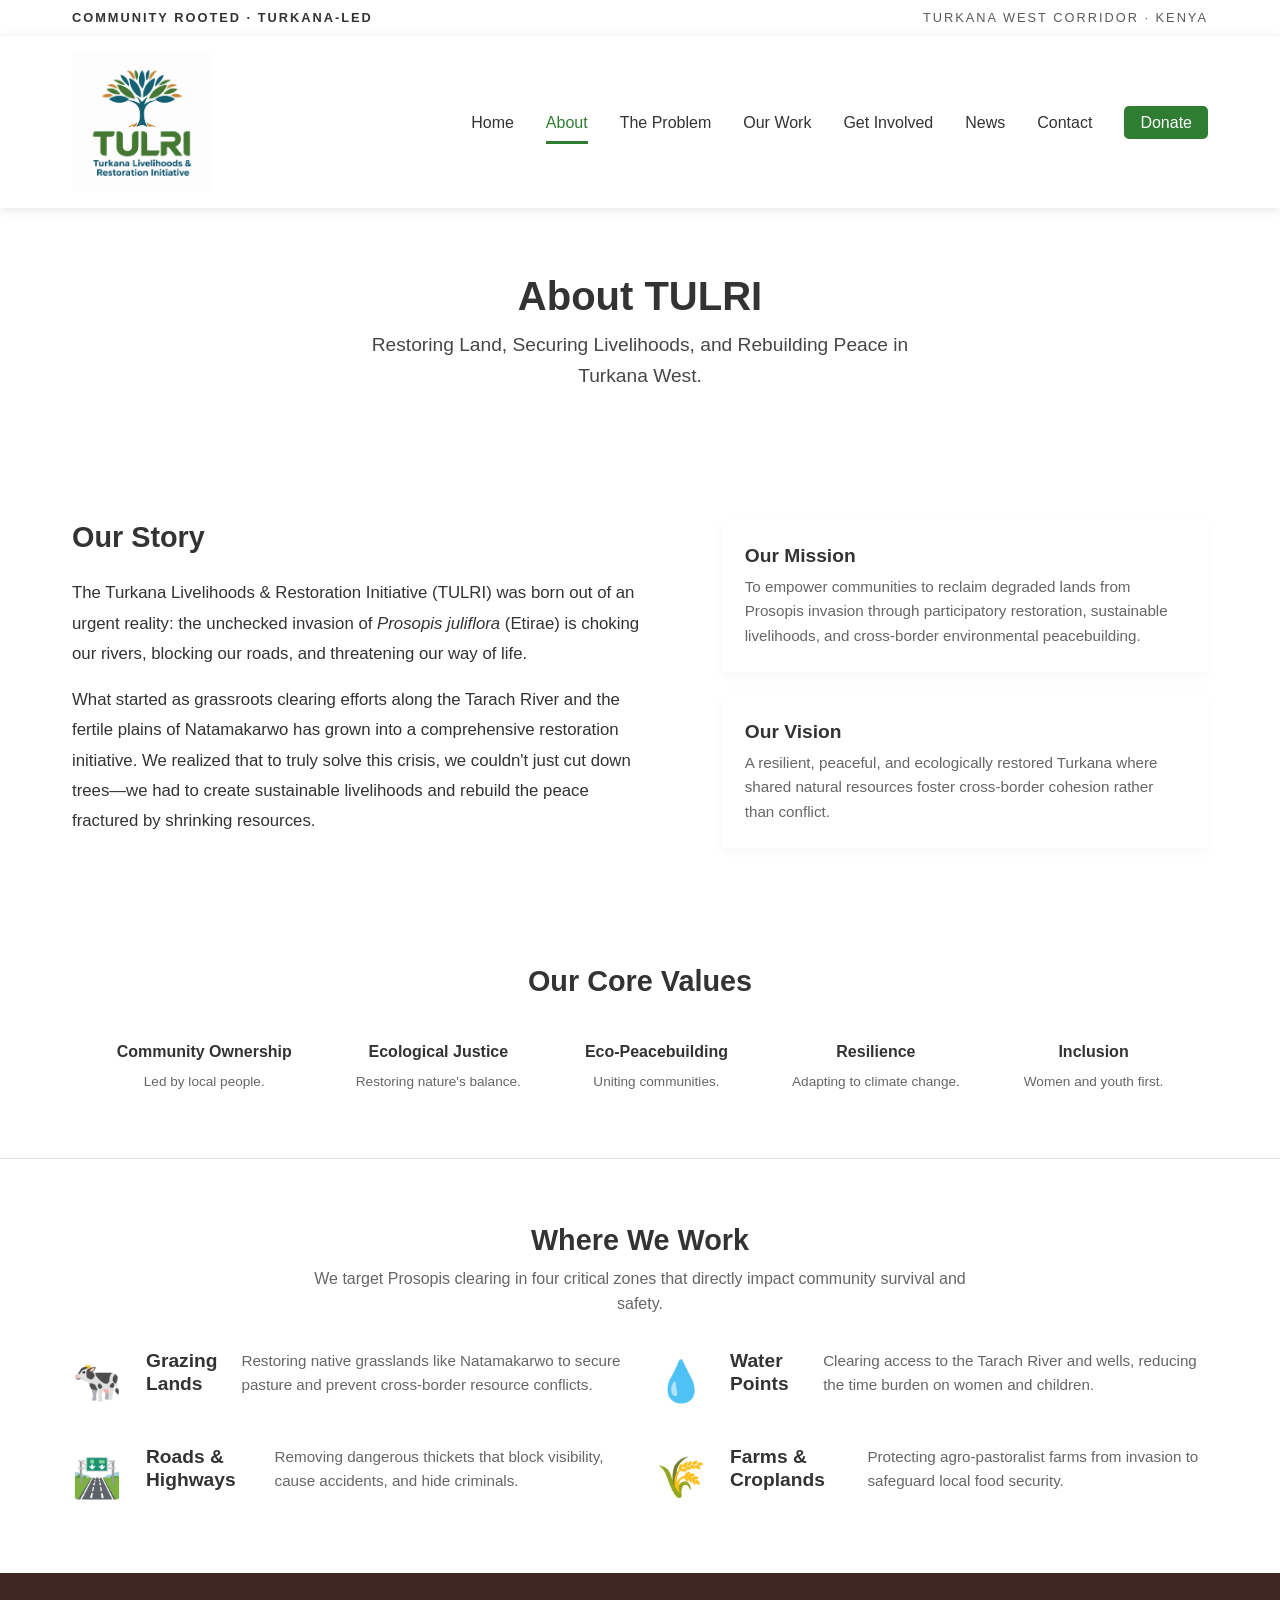
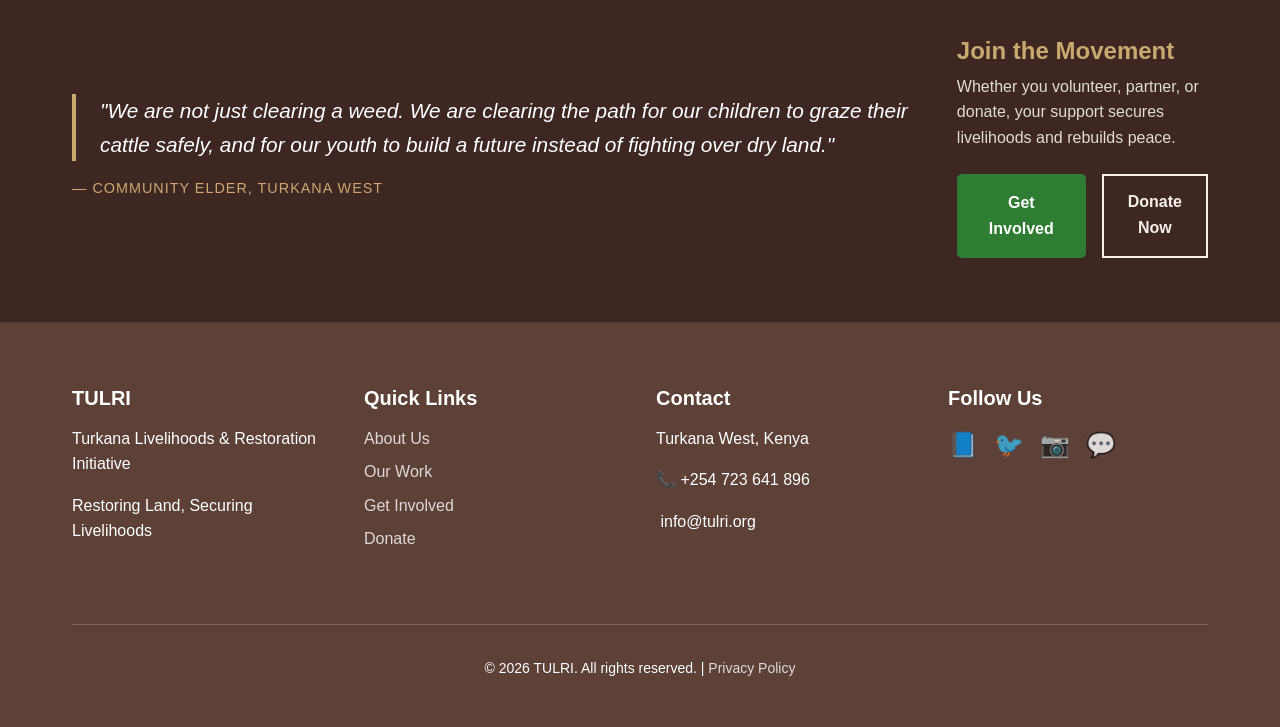
==== about.html @ a0ce991f "Initial commit: TULRI website launch" ====
<!DOCTYPE html>
<html lang="en">
<head>
    <meta charset="UTF-8">
    <meta name="viewport" content="width=device-width, initial-scale=1.0">
    <title>About Us - TULRI</title>
    <meta name="description" content="Learn about TULRI's mission to restore land, secure livelihoods, and rebuild peace in Turkana West.">
    
    <link rel="preconnect" href="https://fonts.googleapis.com">
    <link rel="preconnect" href="https://fonts.gstatic.com" crossorigin>
    <link href="https://fonts.googleapis.com/css2?family=Lora:ital,wght@0,400;0,600;0,700;1,400&family=Nunito+Sans:wght@400;600;700&display=swap" rel="stylesheet">
    
    <link rel="stylesheet" href="css/style.css">
    <link rel="stylesheet" href="css/components.css">
    <link rel="stylesheet" href="css/responsive.css">
</head>
<body>
    
    <!-- TOP IDENTITY BAR -->
    <div class="identity-bar">
        <div class="container">
            <span class="identity-badge">COMMUNITY ROOTED · TURKANA-LED</span>
            <span class="identity-location">TURKANA WEST CORRIDOR · KENYA</span>
        </div>
    </div>

    <!-- HEADER -->
    <header class="site-header">
        <div class="container">
            <a href="index.html" class="logo">
                <img src="images/logo/tulri-logo.png" alt="TULRI Logo">
                
            </a>
            <nav class="main-nav">
                <ul>
                    <li><a href="index.html">Home</a></li>
                    <li><a href="about.html" class="active">About</a></li>
                    <li><a href="problem.html">The Problem</a></li>
                    <li><a href="work.html">Our Work</a></li>
                    <li><a href="get-involved.html">Get Involved</a></li>
                    <li><a href="blog.html">News</a></li>
                    <li><a href="contact.html">Contact</a></li>
                    <li><a href="donate.html" class="btn-donate">Donate</a></li>
                </ul>
            </nav>
            <button class="mobile-menu-toggle" aria-label="Toggle menu"><span></span><span></span><span></span></button>
        </div>
    </header>

    <!-- SIMPLE HERO -->
    <section class="page-hero">
        <div class="container">
            <h1>About TULRI</h1>
            <p>Restoring Land, Securing Livelihoods, and Rebuilding Peace in Turkana West.</p>
        </div>
    </section>

    <!-- ZONE 1: WHO WE ARE (Story + Mission/Vision) -->
    <section class="section about-zone">
        <div class="container about-split">
            
            <!-- Left: Our Story -->
            <div class="about-story">
                <h2 class="zone-title">Our Story</h2>
                <p>The Turkana Livelihoods & Restoration Initiative (TULRI) was born out of an urgent reality: the unchecked invasion of <em>Prosopis juliflora</em> (Etirae) is choking our rivers, blocking our roads, and threatening our way of life.</p>
                <p>What started as grassroots clearing efforts along the Tarach River and the fertile plains of Natamakarwo has grown into a comprehensive restoration initiative. We realized that to truly solve this crisis, we couldn't just cut down trees—we had to create sustainable livelihoods and rebuild the peace fractured by shrinking resources.</p>
            </div>
            
            <!-- Right: Mission & Vision -->
            <div class="about-mvv">
                <div class="mvv-block">
                    <h3>Our Mission</h3>
                    <p>To empower communities to reclaim degraded lands from Prosopis invasion through participatory restoration, sustainable livelihoods, and cross-border environmental peacebuilding.</p>
                </div>
                <div class="mvv-block">
                    <h3>Our Vision</h3>
                    <p>A resilient, peaceful, and ecologically restored Turkana where shared natural resources foster cross-border cohesion rather than conflict.</p>
                </div>
            </div>

        </div>
    </section>

    <!-- ZONE 2: OUR CORE VALUES (Clean Horizontal Row) -->
    <section class="section values-zone">
        <div class="container">
            <h2 class="zone-title center-title">Our Core Values</h2>
            <div class="values-flex">
                <div class="value-pill">
                    <strong>Community Ownership</strong>
                    <span>Led by local people.</span>
                </div>
                <div class="value-pill">
                    <strong>Ecological Justice</strong>
                    <span>Restoring nature's balance.</span>
                </div>
                <div class="value-pill">
                    <strong>Eco-Peacebuilding</strong>
                    <span>Uniting communities.</span>
                </div>
                <div class="value-pill">
                    <strong>Resilience</strong>
                    <span>Adapting to climate change.</span>
                </div>
                <div class="value-pill">
                    <strong>Inclusion</strong>
                    <span>Women and youth first.</span>
                </div>
            </div>
        </div>
    </section>

    <!-- ZONE 3: OUR 4 FOCUS AREAS (Minimalist Grid) -->
    <section class="section focus-zone">
        <div class="container">
            <h2 class="zone-title center-title">Where We Work</h2>
            <p class="zone-subtitle">We target Prosopis clearing in four critical zones that directly impact community survival and safety.</p>
            
            <div class="focus-minimal-grid">
                <div class="focus-minimal-card">
                    <div class="focus-icon-large">🐄</div>
                    <h3>Grazing Lands</h3>
                    <p>Restoring native grasslands like Natamakarwo to secure pasture and prevent cross-border resource conflicts.</p>
                </div>
                
                <div class="focus-minimal-card">
                    <div class="focus-icon-large">💧</div>
                    <h3>Water Points</h3>
                    <p>Clearing access to the Tarach River and wells, reducing the time burden on women and children.</p>
                </div>
                
                <div class="focus-minimal-card">
                    <div class="focus-icon-large">🛣️</div>
                    <h3>Roads & Highways</h3>
                    <p>Removing dangerous thickets that block visibility, cause accidents, and hide criminals.</p>
                </div>
                
                <div class="focus-minimal-card">
                    <div class="focus-icon-large">🌾</div>
                    <h3>Farms & Croplands</h3>
                    <p>Protecting agro-pastoralist farms from invasion to safeguard local food security.</p>
                </div>
            </div>
        </div>
    </section>

    <!-- ZONE 4: COMMUNITY VOICE & CTA (Unified Dark Section) -->
    <section class="section cta-dark-zone">
        <div class="container cta-dark-container">
            <div class="community-quote-simple">
                <blockquote>"We are not just clearing a weed. We are clearing the path for our children to graze their cattle safely, and for our youth to build a future instead of fighting over dry land."</blockquote>
                <cite>— Community Elder, Turkana West</cite>
            </div>
            
            <div class="cta-buttons-simple">
                <h3>Join the Movement</h3>
                <p>Whether you volunteer, partner, or donate, your support secures livelihoods and rebuilds peace.</p>
                <div class="btn-group">
                    <a href="get-involved.html" class="btn btn-primary">Get Involved</a>
                    <a href="donate.html" class="btn btn-outline">Donate Now</a>
                </div>
            </div>
        </div>
    </section>

    <!-- FOOTER -->
    <footer class="site-footer">
        <div class="container">
            <div class="grid grid-4">
                <div class="footer-col">
                    <h4>TULRI</h4>
                    <p>Turkana Livelihoods & Restoration Initiative</p>
                    <p class="tagline">Restoring Land, Securing Livelihoods</p>
                </div>
                <div class="footer-col">
                    <h4>Quick Links</h4>
                    <ul>
                        <li><a href="about.html">About Us</a></li>
                        <li><a href="work.html">Our Work</a></li>
                        <li><a href="get-involved.html">Get Involved</a></li>
                        <li><a href="donate.html">Donate</a></li>
                    </ul>
                </div>
                <div class="footer-col">
                    <h4>Contact</h4>
                    <p> Turkana West, Kenya</p>
                    <p>📞 +254 723 641 896</p>
                    <p>️ info@tulri.org</p>
                </div>
                <div class="footer-col">
                    <h4>Follow Us</h4>
                    <div class="social-links">
                        <a href="#" aria-label="Facebook">📘</a>
                        <a href="#" aria-label="Twitter">🐦</a>
                        <a href="#" aria-label="Instagram">📷</a>
                        <a href="#" aria-label="WhatsApp">💬</a>
                    </div>
                </div>
            </div>
            <div class="footer-bottom">
                <p>&copy; 2026 TULRI. All rights reserved. | <a href="#">Privacy Policy</a></p>
            </div>
        </div>
    </footer>

    <script src="js/main.js"></script>
</body>
</html>
---- css/style.css ----
/* ===================================
   CSS VARIABLES (Brand Identity)
   Change these to update your entire site's colors
   =================================== */
:root {
    /* Brand Colors */
    --color-primary: #2E7D32;      /* Earth Green - restoration */
    --color-secondary: #0277BD;    /* Turkana Blue - water */
    --color-accent: #5D4037;       /* Warm Ochre - land */
    --color-warning: #F57C00;      /* For alerts */
    
    /* Neutral Colors */
    --color-text: #333333;
    --color-text-light: #666666;
    --color-background: #FFFFFF;
    --color-background-alt: #F5F5F5;
    --color-border: #E0E0E0;
    
    /* Typography */
    --font-heading: 'Montserrat', 'Arial', sans-serif;
    --font-body: 'Open Sans', 'Arial', sans-serif;
    
    /* Spacing */
    --spacing-xs: 0.5rem;
    --spacing-sm: 1rem;
    --spacing-md: 2rem;
    --spacing-lg: 4rem;
    --spacing-xl: 6rem;
    
    /* Container width */
    --container-max: 1200px;
    
    /* Transitions */
    --transition: all 0.3s ease;
}

/* ===================================
   RESET & BASE STYLES
   =================================== */
* {
    margin: 0;
    padding: 0;
    box-sizing: border-box;
}

html {
    scroll-behavior: smooth;
    font-size: 16px;
}

body {
    font-family: var(--font-body);
    color: var(--color-text);
    line-height: 1.6;
    background-color: var(--color-background);
}

/* ===================================
   TYPOGRAPHY
   =================================== */
h1, h2, h3, h4, h5, h6 {
    font-family: var(--font-heading);
    font-weight: 700;
    line-height: 1.2;
    margin-bottom: var(--spacing-sm);
    color: var(--color-text);
}

h1 { font-size: 2.5rem; }
h2 { font-size: 2rem; }
h3 { font-size: 1.5rem; }
h4 { font-size: 1.25rem; }

p {
    margin-bottom: var(--spacing-sm);
}

a {
    color: var(--color-primary);
    text-decoration: none;
    transition: var(--transition);
}

a:hover {
    color: var(--color-secondary);
}

img {
    max-width: 100%;
    height: auto;
    display: block;
}

/* ===================================
   LAYOUT UTILITIES
   =================================== */
.container {
    max-width: var(--container-max);
    margin: 0 auto;
    padding: 0 var(--spacing-md);
}

.section {
    padding: var(--spacing-xl) 0;
}

.section-title {
    text-align: center;
    margin-bottom: var(--spacing-lg);
    color: var(--color-primary);
}

.grid {
    display: grid;
    gap: var(--spacing-md);
}

.grid-2 { grid-template-columns: repeat(2, 1fr); }
.grid-3 { grid-template-columns: repeat(3, 1fr); }
.grid-4 { grid-template-columns: repeat(4, 1fr); }

/* ===================================
   HEADER & NAVIGATION
   =================================== */
.site-header {
    background-color: var(--color-background);
    box-shadow: 0 2px 10px rgba(0, 0, 0, 0.1);
    position: sticky;
    top: 0;
    z-index: 1000;
}

.site-header .container {
    display: flex;
    justify-content: space-between;
    align-items: center;
    padding: var(--spacing-sm) var(--spacing-md);
}
.logo {
    display: flex;
    align-items: center;
    gap: 0.75rem;  /* Increased space between image and text */
    font-family: var(--font-heading);
    font-size: 1.75rem;  /* Larger text */
    font-weight: 700;
    color: var(--color-bark);
    border-bottom: none;
    text-decoration: none;
    white-space: nowrap;  /* Prevents text from wrapping */
}


.logo img {
    height: 140px;  /* Increased from 45px to 70px */
    width: auto;
    max-width: 360px;  /* Prevents it from being too wide */
}

.logo-text {
    letter-spacing: 3px;  /* More spacing for better readability */
    color: var(--color-bark);
}

.main-nav ul {
    display: flex;
    list-style: none;
    gap: var(--spacing-md);
    align-items: center;
}

.main-nav a {
    color: var(--color-text);
    font-weight: 500;
    padding: var(--spacing-xs) 0;
    position: relative;
}

.main-nav a:hover,
.main-nav a.active {
    color: var(--color-primary);
}

.main-nav a.active::after {
    content: '';
    position: absolute;
    bottom: -5px;
    left: 0;
    right: 0;
    height: 3px;
    background-color: var(--color-primary);
}

.btn-donate {
    background-color: var(--color-primary);
    color: white !important;
    padding: var(--spacing-xs) var(--spacing-sm) !important;
    border-radius: 5px;
}

.btn-donate:hover {
    background-color: var(--color-accent);
    color: white !important;
}

/* Mobile menu toggle - hidden on desktop */
.mobile-menu-toggle {
    display: none;
    flex-direction: column;
    gap: 5px;
    background: none;
    border: none;
    cursor: pointer;
}

.mobile-menu-toggle span {
    width: 25px;
    height: 3px;
    background-color: var(--color-text);
    transition: var(--transition);
}

/* ===================================
   HERO SECTION
   =================================== */
/* HERO SECTION */
.hero {
    position: relative;
    height: 600px;
    background-image: url('../images/hero/homepage-banner.jpg');
    background-size: cover;
    background-position: center;
    display: flex;
    align-items: center;
    justify-content: center;
    text-align: center;
    color: white;
    /* Optional: Uncomment to brighten the image */
    /* filter: brightness(1.15); */
}

.hero-overlay {
    position: absolute;
    top: 0;
    left: 0;
    right: 0;
    bottom: 0;
    /* Lighter overlay - change 0.3 to 0.2 or 0.4 as needed */
    background-color: rgba(0, 0, 0, 0.3);
}

.hero-content {
    position: relative;
    z-index: 1;
    max-width: 800px;
    padding: var(--spacing-md);
}

.hero h1 {
    color: white;
    font-size: 3rem;
    margin-bottom: var(--spacing-sm);
    /* Text shadow for better readability */
    text-shadow: 2px 2px 8px rgba(0, 0, 0, 0.7);
}

.hero-subtitle {
    font-size: 1.25rem;
    margin-bottom: var(--spacing-md);
    /* Text shadow for better readability */
    text-shadow: 1px 1px 4px rgba(0, 0, 0, 0.7);
}

.hero-buttons {
    display: flex;
    gap: var(--spacing-sm);
    justify-content: center;
    flex-wrap: wrap;
}

/* ===================================
   BUTTONS
   =================================== */
.btn {
    display: inline-block;
    padding: var(--spacing-sm) var(--spacing-md);
    border-radius: 5px;
    font-weight: 600;
    text-align: center;
    cursor: pointer;
    transition: var(--transition);
    border: none;
    font-size: 1rem;
}

.btn-primary {
    background-color: var(--color-primary);
    color: white;
}

.btn-primary:hover {
    background-color: var(--color-accent);
    color: white;
    transform: translateY(-2px);
}

.btn-secondary {
    background-color: transparent;
    color: white;
    border: 2px solid white;
}

.btn-secondary:hover {
    background-color: white;
    color: var(--color-primary);
}

/* ===================================
   CARDS
   =================================== */
.card {
    background-color: var(--color-background);
    padding: var(--spacing-md);
    border-radius: 10px;
    box-shadow: 0 2px 10px rgba(0, 0, 0, 0.1);
    text-align: center;
    transition: var(--transition);
}

.card:hover {
    transform: translateY(-5px);
    box-shadow: 0 5px 20px rgba(0, 0, 0, 0.15);
}

.card-icon {
    font-size: 3rem;
    margin-bottom: var(--spacing-sm);
}

/* ===================================
   STATS SECTION
   =================================== */
.stats-section {
    background-color: var(--color-primary);
    color: white;
}

.stats-section .section-title {
    color: white;
}

.stat {
    text-align: center;
    padding: var(--spacing-md);
}

.stat-number {
    font-size: 3rem;
    font-weight: 700;
    color: white;
    margin-bottom: var(--spacing-xs);
}

.stat-label {
    font-size: 1rem;
    opacity: 0.9;
}

/* ===================================
   BLOG CARDS
   =================================== */
.blog-card {
    background-color: var(--color-background);
    border-radius: 10px;
    overflow: hidden;
    box-shadow: 0 2px 10px rgba(0, 0, 0, 0.1);
    transition: var(--transition);
}

.blog-card:hover {
    transform: translateY(-5px);
}

.blog-card img {
    width: 100%;
    height: 200px;
    object-fit: cover;
}

.blog-card-content {
    padding: var(--spacing-md);
}

.blog-date {
    color: var(--color-text-light);
    font-size: 0.875rem;
}

.read-more {
    display: inline-block;
    margin-top: var(--spacing-sm);
    font-weight: 600;
    color: var(--color-primary);
}

/* ===================================
   FOOTER
   =================================== */
.site-footer {
    background-color: var(--color-accent);
    color: white;
    padding: var(--spacing-lg) 0 var(--spacing-md);
}

.site-footer h4 {
    color: white;
    margin-bottom: var(--spacing-sm);
}

.site-footer a {
    color: white;
    opacity: 0.8;
}

.site-footer a:hover {
    opacity: 1;
}

.footer-col ul {
    list-style: none;
}

.footer-col ul li {
    margin-bottom: var(--spacing-xs);
}

.social-links {
    display: flex;
    gap: var(--spacing-sm);
    font-size: 1.5rem;
}

.footer-bottom {
    margin-top: var(--spacing-lg);
    padding-top: var(--spacing-md);
    border-top: 1px solid rgba(255, 255, 255, 0.2);
    text-align: center;
    font-size: 0.875rem;
}

/* ===================================
   IDENTITY BAR (MAZIDO-inspired)
   =================================== */
.identity-bar {
    background-color: var(--color-bark);
    color: var(--color-sand);
    padding: var(--spacing-xs) 0;
    font-size: 0.8rem;
    text-transform: uppercase;
    letter-spacing: 2px;
}

.identity-bar .container {
    display: flex;
    justify-content: space-between;
    align-items: center;
}

.identity-badge {
    font-weight: 700;
    color: var(--color-grass);
}

.identity-location {
    color: var(--color-sand);
    opacity: 0.8;
}

/* ===================================
   LEADERSHIP SECTION
   =================================== */
.leadership-section {
    background-color: var(--color-sand);
    padding: var(--spacing-lg) 0;
}

.leadership-card {
    background-color: white;
    padding: var(--spacing-md);
    border-radius: var(--border-radius);
    border-left: 4px solid var(--color-earth);
    text-align: center;
}

.leadership-card .card-icon {
    font-size: 2.5rem;
    margin-bottom: var(--spacing-sm);
}

.leadership-card h3 {
    color: var(--color-bark);
    font-size: 1.25rem;
    margin-bottom: var(--spacing-xs);
}

.leadership-card p {
    color: var(--color-text-light);
    font-size: 0.95rem;
}

/* ===================================
   THEMATIC AREAS SECTION (MAZIDO-style)
   =================================== */
.thematic-section {
    background-color: var(--color-background);
}

.section-subtitle {
    text-align: center;
    max-width: 800px;
    margin: -var(--spacing-md) auto var(--spacing-lg);
    color: var(--color-text-light);
    font-size: 1.05rem;
}

.thematic-grid {
    display: grid;
    grid-template-columns: repeat(2, 1fr);
    gap: var(--spacing-md);
}

.thematic-card {
    background-color: white;
    padding: var(--spacing-md);
    border-radius: var(--border-radius);
    border: 1px solid var(--color-border);
    position: relative;
    transition: var(--transition);
}

.thematic-card:hover {
    transform: translateY(-3px);
    box-shadow: 0 8px 25px rgba(62, 39, 35, 0.1);
    border-color: var(--color-earth);
}

.thematic-number {
    font-family: var(--font-heading);
    font-size: 0.85rem;
    color: var(--color-grass);
    font-weight: 700;
    margin-bottom: var(--spacing-xs);
}

.thematic-category {
    font-size: 0.75rem;
    text-transform: uppercase;
    letter-spacing: 2px;
    color: var(--color-earth);
    font-weight: 700;
    margin-bottom: var(--spacing-sm);
}

.thematic-card h3 {
    color: var(--color-bark);
    font-size: 1.2rem;
    margin-bottom: var(--spacing-sm);
}

.thematic-card p {
    color: var(--color-text-light);
    font-size: 0.95rem;
    line-height: 1.6;
    margin-bottom: var(--spacing-md);
}

.verified-outcome {
    background-color: var(--color-sand);
    padding: var(--spacing-sm);
    border-radius: var(--border-radius);
    margin-bottom: var(--spacing-sm);
}

.outcome-label {
    display: block;
    font-size: 0.7rem;
    text-transform: uppercase;
    letter-spacing: 1px;
    color: var(--color-earth);
    font-weight: 700;
    margin-bottom: var(--spacing-xs);
}

.outcome-metric {
    display: flex;
    align-items: baseline;
    gap: var(--spacing-xs);
    margin-bottom: var(--spacing-xs);
}

.metric-number {
    font-family: var(--font-heading);
    font-size: 2rem;
    font-weight: 700;
    color: var(--color-bark);
}

.metric-text {
    font-size: 0.85rem;
    color: var(--color-text-light);
}

.outcome-code {
    font-size: 0.75rem;
    color: var(--color-text-light);
    opacity: 0.6;
    font-family: monospace;
}

.read-project {
    display: inline-block;
    font-size: 0.9rem;
    font-weight: 700;
    color: var(--color-earth);
    text-transform: uppercase;
    letter-spacing: 0.5px;
    border-bottom: 2px solid transparent;
}

.read-project:hover {
    color: var(--color-sunset);
    border-bottom-color: var(--color-sunset);
}

/* ===================================
   STATS SECTION (Enhanced)
   =================================== */
.stat-detail {
    font-size: 0.8rem;
    color: var(--color-sand);
    opacity: 0.7;
    margin-top: var(--spacing-xs);
}
---- css/components.css ----
/* ===================================
   FEATURE LIST (used in solutions section)
   =================================== */
.feature-list {
    list-style: none;
    margin: var(--spacing-md) 0;
}

.feature-list li {
    padding: var(--spacing-sm) 0;
    padding-left: 2rem;
    position: relative;
    border-bottom: 1px solid var(--color-border);
}

.feature-list li::before {
    content: '✓';
    position: absolute;
    left: 0;
    color: var(--color-primary);
    font-weight: 700;
    font-size: 1.25rem;
}

/* ===================================
   SOLUTIONS SECTION
   =================================== */
.solutions-section {
    background-color: var(--color-background-alt);
}

.solutions-image img {
    border-radius: 10px;
    box-shadow: 0 5px 20px rgba(0, 0, 0, 0.1);
}

/* ===================================
   FORMS
   =================================== */
.form-group {
    margin-bottom: var(--spacing-sm);
}

.form-group label {
    display: block;
    margin-bottom: var(--spacing-xs);
    font-weight: 600;
}

.form-group input,
.form-group textarea,
.form-group select {
    width: 100%;
    padding: var(--spacing-sm);
    border: 1px solid var(--color-border);
    border-radius: 5px;
    font-family: var(--font-body);
    font-size: 1rem;
    transition: var(--transition);
}

.form-group input:focus,
.form-group textarea:focus,
.form-group select:focus {
    outline: none;
    border-color: var(--color-primary);
    box-shadow: 0 0 0 3px rgba(46, 125, 50, 0.1);
}

.form-group textarea {
    min-height: 150px;
    resize: vertical;
}

/* ===================================
   ALTERNATING SECTIONS
   =================================== */
.section-alt {
    background-color: var(--color-background-alt);
}

/* ===================================
   NEWSLETTER FORM
   =================================== */
.newsletter-form {
    display: flex;
    gap: var(--spacing-xs);
    margin-top: var(--spacing-sm);
}

.newsletter-form input {
    flex: 1;
    padding: var(--spacing-xs);
    border: 1px solid rgba(255, 255, 255, 0.3);
    background-color: rgba(255, 255, 255, 0.1);
    color: white;
    border-radius: 5px;
}

.newsletter-form input::placeholder {
    color: rgba(255, 255, 255, 0.7);
}

.newsletter-form button {
    padding: var(--spacing-xs) var(--spacing-sm);
    background-color: var(--color-primary);
    color: white;
    border: none;
    border-radius: 5px;
    cursor: pointer;
    transition: var(--transition);
}

.newsletter-form button:hover {
    background-color: var(--color-secondary);
}

/* ===================================
   PROJECT PAGE SPECIFIC STYLES
   =================================== */
.project-hero {
    background-color: var(--color-bark);
    color: var(--color-sand);
    padding: var(--spacing-lg) 0;
    text-align: center;
}

.project-hero h1 {
    color: var(--color-grass);
    font-size: 2.5rem;
    margin-bottom: var(--spacing-sm);
}

.project-meta {
    display: flex;
    justify-content: center;
    flex-wrap: wrap;
    gap: var(--spacing-md);
    margin-top: var(--spacing-md);
    font-size: 0.9rem;
}

.meta-item {
    background-color: rgba(255, 255, 255, 0.1);
    padding: var(--spacing-xs) var(--spacing-sm);
    border-radius: var(--border-radius);
    border: 1px solid rgba(200, 169, 110, 0.3);
}

.meta-label {
    color: var(--color-grass);
    font-weight: 700;
    text-transform: uppercase;
    font-size: 0.75rem;
    letter-spacing: 1px;
    display: block;
}

.meta-value {
    color: white;
}

.project-content {
    padding: var(--spacing-xl) 0;
}

.project-content h2 {
    color: var(--color-bark);
    font-size: 1.75rem;
    margin-top: var(--spacing-lg);
    margin-bottom: var(--spacing-sm);
    border-bottom: 2px solid var(--color-sand);
    padding-bottom: var(--spacing-xs);
}

.project-content p, .project-content li {
    font-size: 1.05rem;
    line-height: 1.8;
    color: var(--color-text);
    margin-bottom: var(--spacing-sm);
}

.project-content ul {
    margin-left: var(--spacing-md);
    margin-bottom: var(--spacing-md);
}

.project-content li {
    margin-bottom: var(--spacing-xs);
    position: relative;
    padding-left: 1.5rem;
}

.project-content li::before {
    content: '▸';
    position: absolute;
    left: 0;
    color: var(--color-earth);
    font-weight: bold;
}

/* Community Quote Box */
.community-voice {
    background-color: var(--color-sand);
    border-left: 5px solid var(--color-earth);
    padding: var(--spacing-md);
    margin: var(--spacing-lg) 0;
    border-radius: 0 var(--border-radius) var(--border-radius) 0;
}

.community-voice blockquote {
    font-family: var(--font-heading);
    font-style: italic;
    font-size: 1.25rem;
    color: var(--color-bark);
    line-height: 1.6;
    margin: 0 0 var(--spacing-sm) 0;
}

.community-voice cite {
    font-family: var(--font-body);
    font-style: normal;
    font-size: 0.9rem;
    color: var(--color-text-light);
    font-weight: 700;
    text-transform: uppercase;
    letter-spacing: 1px;
}

/* Project Outcomes Box */
.project-outcomes {
    background-color: var(--color-bark);
    color: var(--color-sand);
    padding: var(--spacing-lg);
    border-radius: var(--border-radius);
    margin-top: var(--spacing-lg);
}

.project-outcomes h3 {
    color: var(--color-grass);
    text-align: center;
    margin-bottom: var(--spacing-md);
}

.outcomes-grid {
    display: grid;
    grid-template-columns: repeat(3, 1fr);
    gap: var(--spacing-md);
    text-align: center;
}

.outcome-box .metric {
    font-family: var(--font-heading);
    font-size: 2.5rem;
    font-weight: 700;
    color: white;
    display: block;
}

.outcome-box .description {
    font-size: 0.9rem;
    color: var(--color-sand);
    opacity: 0.9;
}

/* Responsive Project Page */
@media (max-width: 768px) {
    .outcomes-grid {
        grid-template-columns: 1fr;
    }
    
    .project-meta {
        flex-direction: column;
        align-items: center;
    }
}

/* ===================================
   CIRCULAR ECONOMY SECTION
   =================================== */
.circular-economy-section {
    background-color: var(--color-sand);
}

.utilization-grid {
    display: grid;
    grid-template-columns: repeat(3, 1fr);
    gap: var(--spacing-md);
}

.utilization-card {
    background-color: var(--color-sand);
    padding: var(--spacing-md);
    border-radius: var(--border-radius);
    border-top: 3px solid var(--color-earth);
    transition: var(--transition);
}

.utilization-card:hover {
    transform: translateY(-3px);
    box-shadow: 0 5px 15px rgba(62, 39, 35, 0.1);
}

.process-flow {
    display: flex;
    justify-content: space-between;
    align-items: center;
    flex-wrap: wrap;
    gap: var(--spacing-md);
    margin: var(--spacing-lg) 0;
}

.process-step {
    flex: 1;
    min-width: 200px;
    text-align: center;
    padding: var(--spacing-md);
    background-color: white;
    border-radius: var(--border-radius);
    border: 2px solid var(--color-border);
    transition: var(--transition);
}

.process-step:hover {
    border-color: var(--color-earth);
    transform: translateY(-3px);
}

/* Responsive for utilization grid */
@media (max-width: 768px) {
    .utilization-grid {
        grid-template-columns: 1fr;
    }
    
    .process-flow {
        flex-direction: column;
    }
    
    .process-flow > div {
        width: 100%;
    }
    
    .process-flow > div[style*="font-size: 2rem"] {
        transform: rotate(90deg);
        margin: var(--spacing-xs) 0;
    }
}

/* ===================================
   UTILIZATION CARDS (Circular Economy)
   =================================== */
.utilization-card {
    background-color: white;
    padding: var(--spacing-md);
    border-radius: var(--border-radius);
    border-top: 3px solid var(--color-earth);
    text-align: center;
    transition: var(--transition);
}

.utilization-card:hover {
    transform: translateY(-5px);
    box-shadow: 0 8px 20px rgba(62, 39, 35, 0.1);
    border-top-color: var(--color-sunset);
}

.icon-container {
    display: flex;
    justify-content: center;
    margin-bottom: var(--spacing-sm);
}

.utilization-card h4 {
    color: var(--color-bark);
    font-size: 1.15rem;
    margin-bottom: var(--spacing-xs);
    font-family: var(--font-heading);
}

.utilization-card p {
    font-size: 0.9rem;
    color: var(--color-text-light);
    line-height: 1.6;
}

/* ===================================
   PROCESS FLOW (Circular Economy)
   =================================== */
.process-flow {
    display: flex;
    justify-content: space-between;
    align-items: center;
    flex-wrap: wrap;
    gap: var(--spacing-md);
    margin: var(--spacing-lg) 0;
}

.process-step {
    flex: 1;
    min-width: 200px;
    text-align: center;
    padding: var(--spacing-md);
    background-color: white;
    border-radius: var(--border-radius);
    border: 2px solid var(--color-border);
    transition: var(--transition);
}

.process-step:hover {
    border-color: var(--color-earth);
    transform: translateY(-5px);
    box-shadow: 0 8px 20px rgba(62, 39, 35, 0.1);
}

.process-step h4 {
    color: var(--color-bark);
    font-size: 1.2rem;
    margin: var(--spacing-sm) 0 var(--spacing-xs);
    font-family: var(--font-heading);
}

.process-step p {
    font-size: 0.9rem;
    color: var(--color-text-light);
    line-height: 1.5;
}

.arrow-icon {
    font-size: 2.5rem;
    color: var(--color-earth);
    font-weight: bold;
    padding: 0 var(--spacing-sm);
}

/* Responsive */
@media (max-width: 768px) {
    .process-flow {
        flex-direction: column;
    }
    
    .process-step {
        width: 100%;
    }
    
    .arrow-icon {
        transform: rotate(90deg);
        margin: var(--spacing-xs) 0;
    }
}

/* ===================================
   FOCUS AREAS SECTION
   =================================== */
.focus-areas-section {
    background-color: var(--color-sand);
}

/* The Grid Layout */
.focus-grid {
    display: grid;
    grid-template-columns: repeat(4, 1fr);
    gap: var(--spacing-md);
    margin: var(--spacing-lg) 0;
}

/* The Cards */
.focus-card {
    background-color: white;
    padding: var(--spacing-md);
    border-radius: var(--border-radius);
    text-align: center;
    border-bottom: 4px solid transparent; /* Base transparent border */
    transition: var(--transition);
    box-shadow: 0 2px 10px rgba(0,0,0,0.05);
}

.focus-card:hover {
    transform: translateY(-5px);
    box-shadow: 0 8px 20px rgba(62, 39, 35, 0.15);
}

/* Specific Colors for Each Card Border */
.focus-card:nth-child(1) {
    border-bottom-color: var(--color-earth);
}

.focus-card:nth-child(2) {
    border-bottom-color: var(--color-water);
}

.focus-card:nth-child(3) {
    border-bottom-color: var(--color-sunset);
}

.focus-card:nth-child(4) {
    border-bottom-color: var(--color-grass);
}

/* Icon Styling */
.focus-icon {
    font-size: 3.5rem;
    margin-bottom: var(--spacing-sm);
    display: block;
}

.focus-card h4 {
    color: var(--color-bark);
    font-size: 1.1rem;
    margin-bottom: var(--spacing-xs);
    font-family: var(--font-heading);
}

.focus-card p {
    font-size: 0.9rem;
    color: var(--color-text-light);
    line-height: 1.6;
    margin: 0;
}

/* Responsive: Tablet */
@media (max-width: 992px) {
    .focus-grid {
        grid-template-columns: repeat(2, 1fr);
    }
}

/* Responsive: Mobile */
@media (max-width: 576px) {
    .focus-grid {
        grid-template-columns: 1fr;
    }
}

/* ===================================
   SECTION SUBTITLE (Fixes alignment)
   =================================== */
.section-subtitle {
    text-align: center;
    max-width: 800px; /* Prevents it from stretching too wide */
    margin: 0 auto var(--spacing-lg); /* Centers the block and adds space below */
    color: var(--color-text-light);
    font-size: 1.1rem;
    line-height: 1.6;
    font-family: var(--font-body);
}

/* ===================================
   DONATE HERO (Integrated Layout)
   =================================== */
.donate-hero {
    background-color: var(--color-sunset);
    padding: 4rem 0; /* Reduced from 6rem to bring content up */
    color: white;
}

.donate-hero-container {
    display: flex;
    align-items: flex-start; /* Aligns items to the top */
    justify-content: space-between;
    gap: var(--spacing-lg);
}

.donate-hero-text {
    flex: 1;
    padding-top: 20px; /* Aligns text nicely with the top of the donation box */
}

.donate-hero-text h1 {
    color: #FFFFFF !important;
    font-size: 2.5rem;
    margin-bottom: var(--spacing-sm);
    text-shadow: 2px 2px 6px rgba(0, 0, 0, 0.4);
}

.donate-hero-text p {
    font-size: 1.15rem;
    line-height: 1.7;
    opacity: 0.95;
}

/* Right Column Container */
.donate-hero-right {
    flex: 0 0 450px;
    display: flex;
    flex-direction: column;
    gap: 20px;
}

/* Donation Box Adjustments */
.donation-box {
    background-color: white;
    border: 2px solid var(--color-earth);
    border-radius: var(--border-radius);
    padding: var(--spacing-md); /* Slightly smaller padding */
    width: 100%;
    text-align: center;
    box-shadow: 0 15px 40px rgba(0,0,0,0.2);
    color: var(--color-text) !important;
}

.donation-box h3 {
    color: var(--color-earth) !important;
    font-size: 1.3rem;
    margin-bottom: 10px;
}

.donation-box p, .donation-box ol, .donation-box strong {
    color: var(--color-text) !important;
}

.mpesa-number {
    font-size: 2rem; /* Slightly smaller to fit better */
    font-weight: 700;
    color: var(--color-bark) !important;
    letter-spacing: 2px;
    margin: 10px 0;
    font-family: var(--font-heading);
}

.mpesa-steps {
    text-align: left;
    background-color: var(--color-sand);
    padding: 15px;
    border-radius: var(--border-radius);
    margin-top: 15px;
}

.mpesa-steps ol {
    margin-left: 1.5rem;
    font-size: 0.9rem;
    line-height: 1.6;
}

/* NEW: Inline Impact Cards */
.impact-cards-inline {
    display: flex;
    justify-content: space-between;
    gap: 10px;
}

.impact-card-inline {
    background-color: rgba(255, 255, 255, 0.15); /* Semi-transparent white */
    border: 1px solid rgba(255, 255, 255, 0.3);
    border-radius: 8px;
    padding: 15px 10px;
    text-align: center;
    flex: 1;
    transition: var(--transition);
}

.impact-card-inline:hover {
    background-color: rgba(255, 255, 255, 0.25);
    transform: translateY(-3px);
}

.impact-card-inline .impact-amount {
    display: block;
    font-size: 1.2rem;
    font-weight: 700;
    color: #FFFFFF !important;
    font-family: var(--font-heading);
    margin-bottom: 5px;
}

.impact-card-inline p {
    font-size: 0.8rem;
    color: #F5F0E8 !important;
    margin: 0;
    line-height: 1.3;
    opacity: 0.9;
}

/* Mobile Responsive */
@media (max-width: 992px) {
    .donate-hero-container {
        flex-direction: column;
        text-align: center;
    }
    
    .donate-hero-text {
        padding-top: 0;
    }
    
    .donate-hero-right {
        width: 100%;
        flex: none;
        max-width: 500px;
        margin: 0 auto;
    }
    
    .donate-hero-text h1 {
        font-size: 2rem;
    }
}

@media (max-width: 480px) {
    .impact-cards-inline {
        flex-direction: column;
    }
}

/* ===================================
   DETAILED IMPACT SECTION
   =================================== */
.detailed-impact-section {
    background-color: var(--color-sand);
    padding: 3rem 0 4rem 0; /* Tight top padding to sit close to hero */
    border-top: 4px solid var(--color-earth); /* Visual anchor connecting to hero */
}

.detailed-impact-section .impact-card {
    background-color: white;
    padding: var(--spacing-md);
    border-radius: var(--border-radius);
    text-align: center;
    border-top: 4px solid var(--color-sunset);
    box-shadow: 0 4px 15px rgba(0,0,0,0.05);
    transition: var(--transition);
}

.detailed-impact-section .impact-card:hover {
    transform: translateY(-5px);
    box-shadow: 0 8px 25px rgba(62, 39, 35, 0.1);
}

.detailed-impact-section .impact-amount {
    font-size: 1.8rem; /* Slightly larger for emphasis */
    font-weight: 700;
    color: var(--color-earth);
    display: block;
    margin-bottom: var(--spacing-sm);
    font-family: var(--font-heading);
}

.detailed-impact-section .impact-card p {
    font-size: 1rem;
    color: var(--color-text);
    line-height: 1.6;
    margin: 0;
}

/* Responsive for the detailed grid */
@media (max-width: 768px) {
    .detailed-impact-section .impact-grid {
        grid-template-columns: 1fr;
    }
}

/* ===================================
   ABOUT PAGE STYLES
   =================================== */

/* Story Section (Two Columns) */
.story-section {
    background-color: var(--color-parchment);
}

.story-container {
    display: flex;
    align-items: center;
    gap: var(--spacing-lg);
}

.story-image {
    flex: 1;
}

.story-image img {
    width: 100%;
    border-radius: var(--border-radius);
    border: 4px solid var(--color-sand);
    box-shadow: 0 10px 30px rgba(62, 39, 35, 0.1);
    filter: saturate(0.9) sepia(0.05); /* Warm Turkana photo tone */
}

.story-text {
    flex: 1;
}

.story-text h2 {
    color: var(--color-bark);
    font-size: 2rem;
    margin-bottom: var(--spacing-md);
    position: relative;
}

.story-text h2::after {
    content: '';
    display: block;
    width: 60px;
    height: 3px;
    background-color: var(--color-earth);
    margin-top: 10px;
}

.story-text p {
    font-size: 1.05rem;
    line-height: 1.8;
    color: var(--color-text);
    margin-bottom: var(--spacing-sm);
}

/* Mission, Vision, Values Section */
.mvv-section {
    background-color: var(--color-sand);
}

.mvv-grid {
    display: grid;
    grid-template-columns: repeat(2, 1fr);
    gap: var(--spacing-md);
    margin-bottom: var(--spacing-xl);
}

.mvv-card {
    background-color: white;
    padding: var(--spacing-md);
    border-radius: var(--border-radius);
    border-top: 4px solid var(--color-earth);
    box-shadow: 0 4px 15px rgba(0,0,0,0.05);
    text-align: center;
}

.mvv-icon {
    font-size: 2.5rem;
    margin-bottom: var(--spacing-sm);
}

.mvv-card h3 {
    color: var(--color-bark);
    font-size: 1.5rem;
    margin-bottom: var(--spacing-sm);
    font-family: var(--font-heading);
}

.mvv-card p {
    color: var(--color-text-light);
    line-height: 1.7;
    font-size: 1rem;
}

/* Core Values */
.values-container {
    background-color: white;
    padding: var(--spacing-lg);
    border-radius: var(--border-radius);
    border: 1px solid var(--color-border);
}

.values-grid {
    display: grid;
    grid-template-columns: repeat(3, 1fr);
    gap: var(--spacing-md);
}

.value-item {
    text-align: center;
    padding: var(--spacing-sm);
}

.value-item strong {
    display: block;
    color: var(--color-earth);
    font-size: 1.1rem;
    margin-bottom: var(--spacing-xs);
    font-family: var(--font-heading);
    text-transform: uppercase;
    letter-spacing: 0.5px;
}

.value-item p {
    color: var(--color-text-light);
    font-size: 0.95rem;
    line-height: 1.6;
    margin: 0;
}

/* CTA Section Buttons */
.cta-section .btn-secondary {
    border-color: var(--color-sand);
    color: var(--color-sand);
}

.cta-section .btn-secondary:hover {
    background-color: var(--color-sand);
    color: var(--color-bark);
}

/* Responsive Adjustments for About Page */
@media (max-width: 992px) {
    .story-container {
        flex-direction: column;
    }
    .story-image { width: 100%; }
    .mvv-grid { grid-template-columns: 1fr; }
}

@media (max-width: 768px) {
    .values-grid { grid-template-columns: 1fr; }
    .values-container { padding: var(--spacing-md); }
}

/*styling about page*
/* ===================================
   REVAMPED ABOUT PAGE STYLES
   =================================== */

/* Simple Page Hero */
.page-hero {
    background-color: var(--color-bark);
    color: var(--color-sand);
    padding: 4rem 0;
    text-align: center;
}

.page-hero h1 {
    color: var(--color-grass);
    font-size: 2.5rem;
    margin-bottom: 10px;
}

.page-hero p {
    font-size: 1.2rem;
    opacity: 0.9;
    max-width: 600px;
    margin: 0 auto;
}

/* General Zone Titles */
.zone-title {
    font-family: var(--font-heading);
    color: var(--color-bark);
    font-size: 1.8rem;
    margin-bottom: 1.5rem;
}

.center-title { text-align: center; }
.zone-subtitle { text-align: center; max-width: 700px; margin: -1rem auto 2rem auto; color: var(--color-text-light); }

/* ZONE 1: Split Layout (Story + Mission/Vision) */
.about-zone { background-color: var(--color-parchment); padding: 4rem 0; }

.about-split {
    display: flex;
    gap: 4rem;
    align-items: flex-start;
}

.about-story { flex: 1.2; }
.about-story p { font-size: 1.05rem; line-height: 1.8; color: var(--color-text); margin-bottom: 1rem; }

.about-mvv { flex: 1; display: flex; flex-direction: column; gap: 1.5rem; }

.mvv-block {
    background-color: white;
    padding: 1.5rem;
    border-radius: var(--border-radius);
    border-left: 4px solid var(--color-earth);
    box-shadow: 0 4px 10px rgba(0,0,0,0.03);
}

.mvv-block h3 { color: var(--color-earth); font-size: 1.2rem; margin-bottom: 0.5rem; font-family: var(--font-heading); }
.mvv-block p { color: var(--color-text-light); font-size: 0.95rem; line-height: 1.6; margin: 0; }

/* ZONE 2: Values (Pills) */
.values-zone { background-color: white; padding: 3rem 0; border-bottom: 1px solid var(--color-border); }

.values-flex {
    display: flex;
    justify-content: center;
    flex-wrap: wrap;
    gap: 1rem;
    margin-top: 1rem;
}

.value-pill {
    background-color: var(--color-sand);
    padding: 1rem 1.5rem;
    border-radius: 50px; /* Makes it pill-shaped */
    text-align: center;
    min-width: 150px;
    transition: var(--transition);
}

.value-pill:hover { background-color: var(--color-earth); transform: translateY(-3px); }
.value-pill:hover strong, .value-pill:hover span { color: white; }

.value-pill strong { display: block; color: var(--color-bark); font-size: 1rem; margin-bottom: 4px; font-family: var(--font-heading); }
.value-pill span { color: var(--color-text-light); font-size: 0.85rem; }

/* ZONE 3: Focus Areas (Minimal Grid) */
.focus-zone { background-color: var(--color-parchment); padding: 4rem 0; }

.focus-minimal-grid {
    display: grid;
    grid-template-columns: repeat(2, 1fr);
    gap: 2rem;
    margin-top: 2rem;
}

.focus-minimal-card {
    display: flex;
    gap: 1.5rem;
    align-items: flex-start;
}

.focus-icon-large { font-size: 2.5rem; flex-shrink: 0; }

.focus-minimal-card h3 { color: var(--color-bark); font-size: 1.2rem; margin-bottom: 0.5rem; font-family: var(--font-heading); }
.focus-minimal-card p { color: var(--color-text-light); font-size: 0.95rem; line-height: 1.6; margin: 0; }

/* ===================================
   ZONE 4: Dark CTA Zone (BULLETPROOF)
   =================================== */
.cta-dark-zone {
    background-color: #3E2723 !important; /* Forces dark brown background */
    color: #F5F0E8 !important; /* Forces light text for the whole section */
    padding: 4rem 0;
}

.cta-dark-container {
    display: flex;
    justify-content: space-between;
    align-items: center;
    gap: 3rem;
}

.community-quote-simple blockquote {
    font-family: var(--font-heading);
    font-style: italic;
    font-size: 1.3rem;
    color: #FFFFFF !important; /* Forces pure white text so it's 100% visible */
    line-height: 1.6;
    margin: 0 0 1rem 0;
    border-left: 4px solid #C8A96E; /* Gold border */
    padding-left: 1.5rem;
}

.community-quote-simple cite {
    color: #C8A96E !important; /* Gold color for the name */
    font-style: normal;
    font-size: 0.9rem;
    text-transform: uppercase;
    letter-spacing: 1px;
    display: block;
}

.cta-buttons-simple {
    flex: 1;
    max-width: 400px;
}

.cta-buttons-simple h3 {
    color: #C8A96E !important; /* Gold heading */
    font-size: 1.5rem;
    margin-bottom: 0.5rem;
}

.cta-buttons-simple p {
    color: #F5F0E8 !important; /* Light text */
    opacity: 0.9;
    margin-bottom: 1.5rem;
}

.btn-group {
    display: flex;
    gap: 1rem;
}

.btn-outline {
    background: transparent;
    border: 2px solid #F5F0E8;
    color: #F5F0E8 !important;
    padding: 0.8rem 1.5rem;
    border-radius: var(--border-radius);
    text-decoration: none;
    font-weight: 700;
    transition: var(--transition);
}

.btn-outline:hover {
    background: #F5F0E8;
    color: #3E2723 !important;
}

/* Responsive for Dark Zone */
@media (max-width: 992px) {
    .cta-dark-container {
        flex-direction: column;
        text-align: center;
    }
    .community-quote-simple blockquote {
        border-left: none;
        border-top: 4px solid #C8A96E;
        padding-left: 0;
        padding-top: 1rem;
    }
    .btn-group {
        justify-content: center;
    }
}

/* ===================================
   PROBLEM PAGE STYLES
   =================================== */

/* Hero Adjustment for Problem Page */
.problem-hero {
    background-color: var(--color-bark);
}

/* Intro Section */
.intro-section {
    background-color: var(--color-parchment);
    padding: 3rem 0;
}

.intro-text {
    max-width: 800px;
    margin: 0 auto;
    text-align: center;
}

/* Impacts Grid */
.impacts-section {
    background-color: white;
    padding: 4rem 0;
}

.impact-grid {
    display: grid;
    grid-template-columns: repeat(2, 1fr);
    gap: 2rem;
}

.impact-card-problem {
    background-color: var(--color-parchment);
    padding: 2rem;
    border-radius: var(--border-radius);
    border-top: 5px solid transparent; /* Color set inline in HTML */
    box-shadow: 0 4px 15px rgba(0,0,0,0.05);
    transition: var(--transition);
}

.impact-card-problem:hover {
    transform: translateY(-5px);
    box-shadow: 0 8px 25px rgba(62, 39, 35, 0.1);
}

.impact-icon {
    font-size: 2.5rem;
    margin-bottom: 1rem;
}

.impact-card-problem h3 {
    color: var(--color-bark);
    font-size: 1.3rem;
    margin-bottom: 1rem;
    font-family: var(--font-heading);
}

.impact-card-problem p {
    color: var(--color-text-light);
    line-height: 1.7;
    font-size: 0.95rem;
    margin: 0;
}

/* Tipping Point Section (Urgency Banner) */
.tipping-point-section {
    background-color: var(--color-sand);
    padding: 4rem 0;
}

.tipping-point-box {
    background-color: white;
    border-left: 6px solid var(--color-sunset); /* Urgent orange */
    padding: 3rem;
    border-radius: var(--border-radius);
    text-align: center;
    box-shadow: 0 10px 30px rgba(0,0,0,0.08);
    max-width: 900px;
    margin: 0 auto;
}

.tipping-point-box h2 {
    color: var(--color-sunset);
    font-size: 2rem;
    margin-bottom: 1.5rem;
    font-family: var(--font-heading);
}

.tipping-point-text {
    font-size: 1.2rem;
    color: var(--color-text);
    line-height: 1.6;
    margin-bottom: 1rem;
    font-style: italic;
}

.tipping-point-subtext {
    color: var(--color-text-light);
    margin-bottom: 2rem;
    font-size: 1rem;
}

/* Responsive Adjustments */
@media (max-width: 992px) {
    .impact-grid {
        grid-template-columns: 1fr;
    }
    
    .tipping-point-box {
        padding: 2rem;
    }
}

@media (max-width: 768px) {
    .tipping-point-box h2 {
        font-size: 1.5rem;
    }
    
    .tipping-point-text {
        font-size: 1rem;
    }
}

/* ===================================
   OUR WORK PAGE STYLES
   =================================== */

/* Hero Adjustment */
.work-hero {
    background-color: var(--color-earth); /* Red earth for action/work */
}

/* Intro Section */
.intro-section {
    background-color: var(--color-parchment);
    padding: 3rem 0;
}

/* Pillars Section */
.pillars-section {
    background-color: white;
    padding: 4rem 0;
}

.pillars-grid {
    display: grid;
    grid-template-columns: repeat(2, 1fr);
    gap: 2rem;
}

.pillar-card {
    background-color: var(--color-parchment);
    padding: 2.5rem;
    border-radius: var(--border-radius);
    position: relative;
    border: 1px solid var(--color-border);
    transition: var(--transition);
    display: flex;
    flex-direction: column;
}

.pillar-card:hover {
    transform: translateY(-5px);
    box-shadow: 0 10px 30px rgba(62, 39, 35, 0.1);
    border-color: var(--color-earth);
}

.pillar-number {
    position: absolute;
    top: 1.5rem;
    right: 1.5rem;
    font-family: var(--font-heading);
    font-size: 3rem;
    font-weight: 700;
    color: var(--color-sand);
    opacity: 0.5;
}

.pillar-icon {
    font-size: 2.5rem;
    margin-bottom: 1rem;
}

.pillar-card h3 {
    color: var(--color-bark);
    font-size: 1.4rem;
    margin-bottom: 1rem;
    font-family: var(--font-heading);
}

.pillar-card p {
    color: var(--color-text-light);
    line-height: 1.7;
    font-size: 0.95rem;
    margin-bottom: 1.5rem;
    flex-grow: 1; /* Pushes the button to the bottom */
}

.read-project-btn {
    display: inline-block;
    color: var(--color-earth);
    font-weight: 700;
    font-size: 0.95rem;
    text-transform: uppercase;
    letter-spacing: 0.5px;
    text-decoration: none;
    border-bottom: 2px solid transparent;
    transition: var(--transition);
    align-self: flex-start;
}

.read-project-btn:hover {
    color: var(--color-sunset);
    border-bottom-color: var(--color-sunset);
}

/* Process Section */
.process-section {
    background-color: var(--color-sand);
    padding: 4rem 0;
}

.process-flow-horizontal {
    display: flex;
    justify-content: center;
    align-items: center;
    gap: 1.5rem;
    margin: 3rem 0;
    flex-wrap: wrap;
}

.process-step-box {
    background-color: white;
    padding: 2rem;
    border-radius: var(--border-radius);
    text-align: center;
    flex: 1;
    min-width: 250px;
    max-width: 300px;
    box-shadow: 0 4px 15px rgba(0,0,0,0.05);
    border-top: 4px solid var(--color-earth);
}

.step-number {
    display: inline-flex;
    align-items: center;
    justify-content: center;
    width: 40px;
    height: 40px;
    background-color: var(--color-earth);
    color: white;
    font-weight: 700;
    font-size: 1.2rem;
    border-radius: 50%;
    margin-bottom: 1rem;
}

.process-step-box h4 {
    color: var(--color-bark);
    font-size: 1.2rem;
    margin-bottom: 0.5rem;
    font-family: var(--font-heading);
}

.process-step-box p {
    color: var(--color-text-light);
    font-size: 0.9rem;
    line-height: 1.6;
    margin: 0;
}

.process-arrow {
    font-size: 2rem;
    color: var(--color-earth);
    font-weight: bold;
}

.process-benefits {
    display: flex;
    justify-content: center;
    flex-wrap: wrap;
    gap: 2rem;
    margin-top: 2rem;
    background-color: white;
    padding: 1.5rem;
    border-radius: var(--border-radius);
    max-width: 900px;
    margin-left: auto;
    margin-right: auto;
}

.benefit-item {
    display: flex;
    align-items: center;
    gap: 0.75rem;
    font-size: 0.95rem;
    color: var(--color-text);
}

.check-icon {
    display: flex;
    align-items: center;
    justify-content: center;
    width: 24px;
    height: 24px;
    background-color: var(--color-grass);
    color: white;
    border-radius: 50%;
    font-size: 0.8rem;
    font-weight: bold;
    flex-shrink: 0;
}

/* Responsive Adjustments */
@media (max-width: 992px) {
    .pillars-grid {
        grid-template-columns: 1fr;
    }
    
    .process-flow-horizontal {
        flex-direction: column;
    }
    
    .process-arrow {
        transform: rotate(90deg);
        margin: 0.5rem 0;
    }
    
    .process-benefits {
        flex-direction: column;
        align-items: flex-start;
        gap: 1rem;
    }
}

/* ===================================
   CONTACT PAGE STYLES
   =================================== */

.contact-section {
    background-color: var(--color-parchment);
    padding: 4rem 0;
}

.contact-container {
    display: flex;
    gap: 4rem;
    align-items: flex-start;
}

/* Left Side: Contact Info */
.contact-info {
    flex: 1;
}

.info-card {
    display: flex;
    gap: 1.5rem;
    background-color: white;
    padding: 1.5rem;
    border-radius: var(--border-radius);
    margin-bottom: 1.5rem;
    box-shadow: 0 4px 10px rgba(0,0,0,0.03);
    border-left: 4px solid var(--color-earth);
    transition: var(--transition);
}

.info-card:hover {
    transform: translateX(5px);
    box-shadow: 0 6px 15px rgba(0,0,0,0.06);
}

.info-icon {
    font-size: 1.8rem;
    flex-shrink: 0;
}

.info-text h4 {
    color: var(--color-bark);
    font-size: 1.1rem;
    margin-bottom: 0.3rem;
    font-family: var(--font-heading);
}

.info-text p {
    color: var(--color-text-light);
    font-size: 0.95rem;
    line-height: 1.6;
    margin: 0;
}

/* Right Side: Contact Form */
.contact-form-wrapper {
    flex: 1;
    background-color: white;
    padding: 2.5rem;
    border-radius: var(--border-radius);
    box-shadow: 0 10px 30px rgba(0,0,0,0.05);
    border-top: 5px solid var(--color-earth);
}

.contact-form .form-group {
    margin-bottom: 1.5rem;
}

.contact-form label {
    display: block;
    margin-bottom: 0.5rem;
    color: var(--color-bark);
    font-weight: 700;
    font-size: 0.9rem;
    text-transform: uppercase;
    letter-spacing: 0.5px;
}

.contact-form input,
.contact-form select,
.contact-form textarea {
    width: 100%;
    padding: 1rem;
    border: 1px solid var(--color-border);
    border-radius: var(--border-radius);
    font-family: var(--font-body);
    font-size: 1rem;
    color: var(--color-text);
    background-color: var(--color-parchment);
    transition: var(--transition);
}

.contact-form input:focus,
.contact-form select:focus,
.contact-form textarea:focus {
    outline: none;
    border-color: var(--color-earth);
    background-color: white;
    box-shadow: 0 0 0 3px rgba(160, 82, 45, 0.1);
}

.contact-form textarea {
    resize: vertical;
    min-height: 120px;
}

/* Responsive Adjustments */
@media (max-width: 992px) {
    .contact-container {
        flex-direction: column;
        gap: 3rem;
    }
    
    .contact-form-wrapper {
        width: 100%;
    }
}

@media (max-width: 480px) {
    .contact-form-wrapper {
        padding: 1.5rem;
    }
}

/* ===================================
   BLOG / NEWS PAGE STYLES
   =================================== */

/* Blog Intro Section */
.blog-intro-section {
    background-color: var(--color-parchment);
    padding: 3rem 0 1rem 0;
}

/* Blog Grid Section */
.blog-grid-section {
    background-color: var(--color-parchment);
    padding: 1rem 0 4rem 0;
}

.blog-grid {
    display: grid;
    grid-template-columns: repeat(3, 1fr);
    gap: 2rem;
}

/* Blog Card */
.blog-card {
    background-color: white;
    border-radius: var(--border-radius);
    overflow: hidden;
    box-shadow: 0 4px 15px rgba(0,0,0,0.05);
    transition: var(--transition);
    display: flex;
    flex-direction: column;
    border: 1px solid var(--color-border);
}

.blog-card:hover {
    transform: translateY(-8px);
    box-shadow: 0 12px 30px rgba(62, 39, 35, 0.12);
}

.blog-image {
    position: relative;
    height: 220px;
    overflow: hidden;
}

.blog-image img {
    width: 100%;
    height: 100%;
    object-fit: cover;
    transition: transform 0.5s ease;
    /* Warm photo tone */
    filter: saturate(0.9) sepia(0.05);
}

.blog-card:hover .blog-image img {
    transform: scale(1.05);
}

.blog-category {
    position: absolute;
    top: 15px;
    left: 15px;
    background-color: var(--color-earth);
    color: white;
    padding: 5px 12px;
    border-radius: 20px;
    font-size: 0.75rem;
    font-weight: 700;
    text-transform: uppercase;
    letter-spacing: 0.5px;
}

.blog-content {
    padding: 1.5rem;
    display: flex;
    flex-direction: column;
    flex-grow: 1;
}

.blog-date {
    font-size: 0.8rem;
    color: var(--color-text-light);
    text-transform: uppercase;
    letter-spacing: 0.5px;
    margin-bottom: 0.5rem;
    display: block;
}

.blog-content h3 {
    color: var(--color-bark);
    font-size: 1.25rem;
    margin-bottom: 0.75rem;
    line-height: 1.4;
    font-family: var(--font-heading);
}

.blog-content p {
    color: var(--color-text-light);
    font-size: 0.95rem;
    line-height: 1.6;
    margin-bottom: 1.5rem;
    flex-grow: 1;
}

.read-more-btn {
    display: inline-block;
    color: var(--color-earth);
    font-weight: 700;
    font-size: 0.9rem;
    text-transform: uppercase;
    letter-spacing: 0.5px;
    text-decoration: none;
    transition: var(--transition);
    align-self: flex-start;
}

.read-more-btn:hover {
    color: var(--color-sunset);
    letter-spacing: 1px;
}

/* Newsletter Section */
.newsletter-section {
    background-color: var(--color-sand);
    padding: 4rem 0;
}

.newsletter-box {
    background-color: white;
    padding: 3rem;
    border-radius: var(--border-radius);
    text-align: center;
    max-width: 700px;
    margin: 0 auto;
    box-shadow: 0 10px 30px rgba(0,0,0,0.05);
    border-top: 5px solid var(--color-earth);
}

.newsletter-box h2 {
    color: var(--color-bark);
    font-size: 1.8rem;
    margin-bottom: 1rem;
    font-family: var(--font-heading);
}

.newsletter-box p {
    color: var(--color-text-light);
    margin-bottom: 2rem;
    font-size: 1.05rem;
}

.newsletter-form {
    display: flex;
    gap: 1rem;
    max-width: 500px;
    margin: 0 auto;
}

.newsletter-form input {
    flex: 1;
    padding: 1rem;
    border: 1px solid var(--color-border);
    border-radius: var(--border-radius);
    font-family: var(--font-body);
    font-size: 1rem;
}

.newsletter-form input:focus {
    outline: none;
    border-color: var(--color-earth);
}

/* Responsive Adjustments */
@media (max-width: 992px) {
    .blog-grid {
        grid-template-columns: repeat(2, 1fr);
    }
}

@media (max-width: 768px) {
    .blog-grid {
        grid-template-columns: 1fr;
    }
    
    .newsletter-form {
        flex-direction: column;
    }
    
    .newsletter-box {
        padding: 2rem;
    }
}
---- css/responsive.css ----
/* Thematic Grid Responsive */
@media (max-width: 768px) {
    .thematic-grid {
        grid-template-columns: 1fr;
    }
    
    .identity-bar .container {
        flex-direction: column;
        gap: var(--spacing-xs);
        text-align: center;
    }
    
    .leadership-section .grid {
        grid-template-columns: 1fr;
    }
}
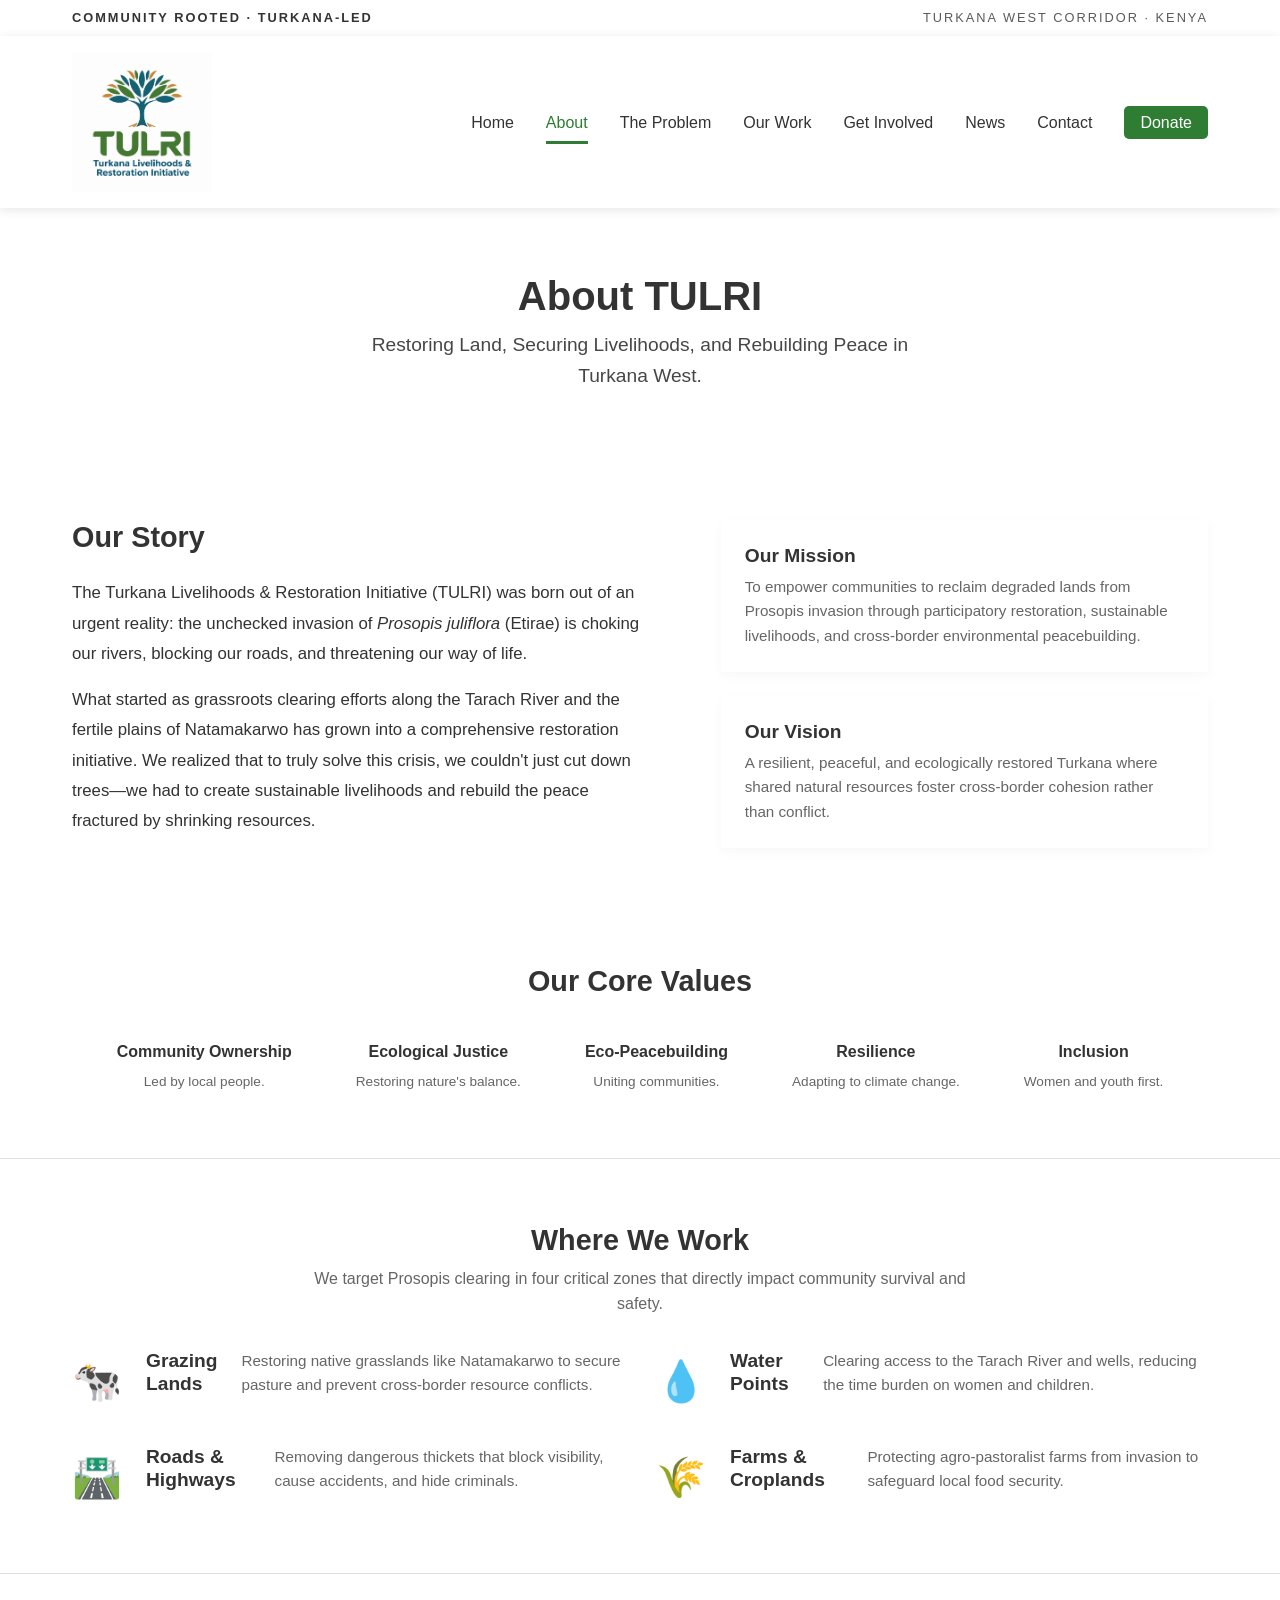
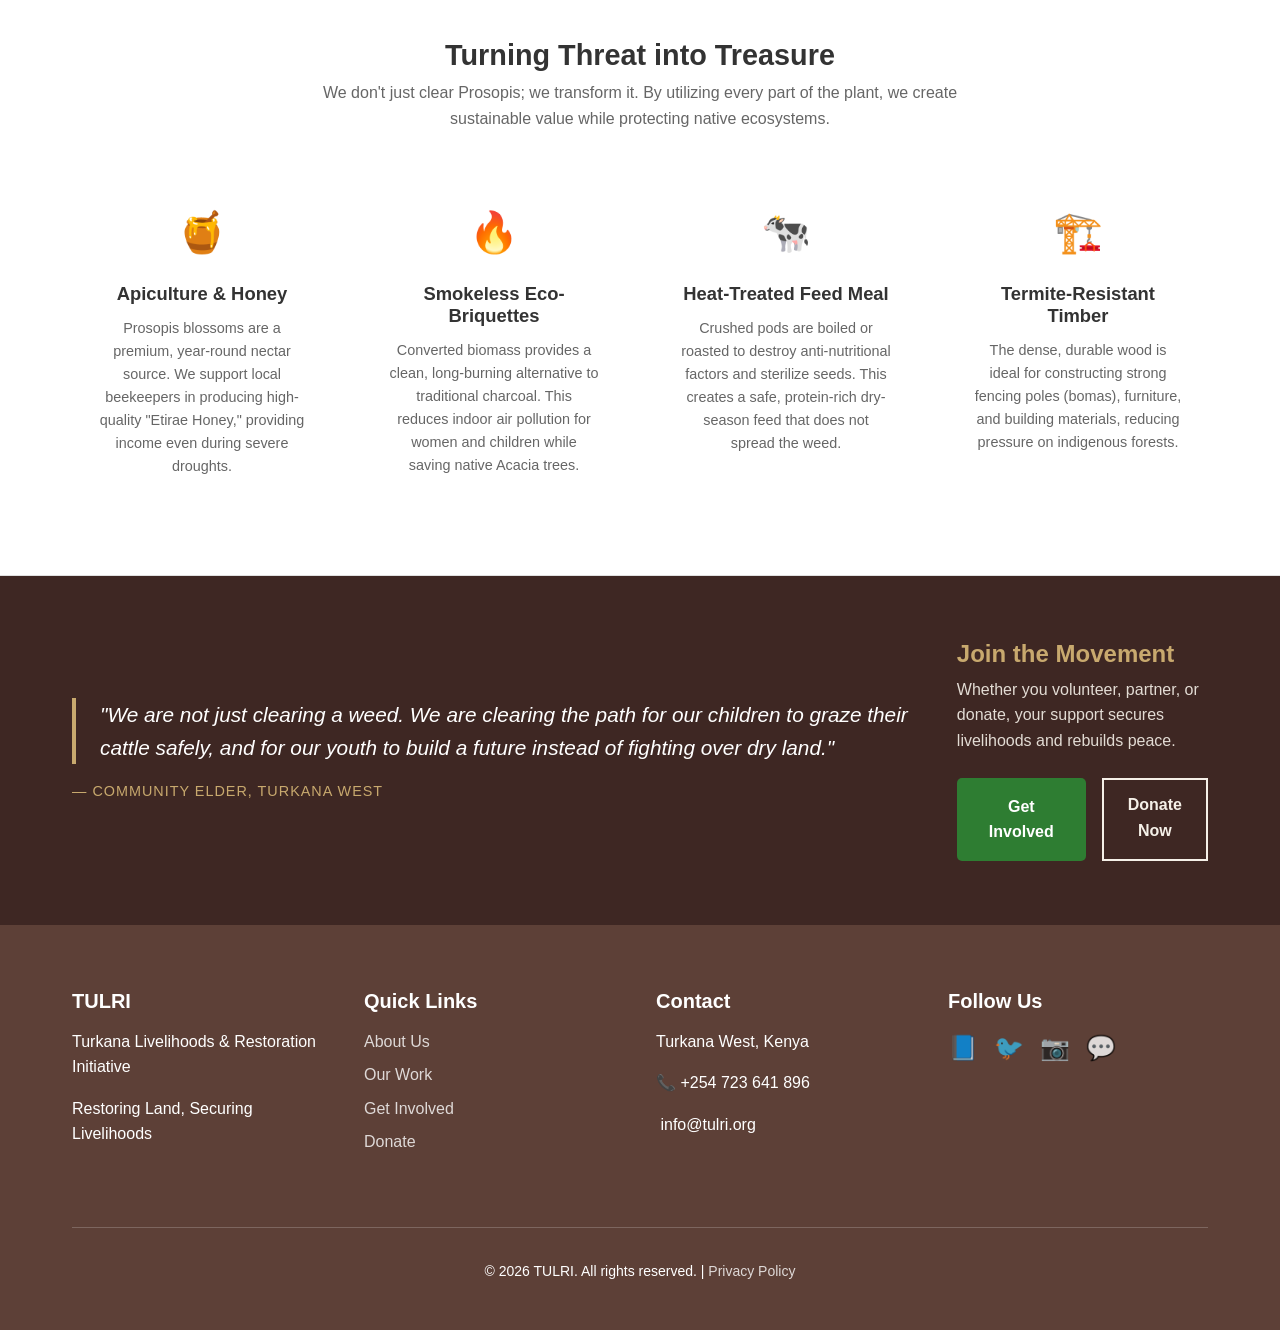
==== commit 4c4a0971: "Add Strategic Targeting Framework matrix to Our Work page" ====
--- a/about.html
+++ b/about.html
@@ -1,14 +1,18 @@
 <!DOCTYPE html>
 <html lang="en">
 <head>
-    <meta charset="UTF-8">
+       <meta charset="UTF-8">
     <meta name="viewport" content="width=device-width, initial-scale=1.0">
-    <title>About Us - TULRI</title>
-    <meta name="description" content="Learn about TULRI's mission to restore land, secure livelihoods, and rebuild peace in Turkana West.">
-    
+    
+    <title>TULRI - Restoring Land, Securing Livelihoods in Turkana</title>
+    <meta name="description" content="TULRI clears Prosopis from grazing lands, water points, roads, and farms in Turkana West to secure livelihoods and rebuild peace.">
+
+    <!-- Google Fonts: Lora + Nunito Sans -->
     <link rel="preconnect" href="https://fonts.googleapis.com">
     <link rel="preconnect" href="https://fonts.gstatic.com" crossorigin>
     <link href="https://fonts.googleapis.com/css2?family=Lora:ital,wght@0,400;0,600;0,700;1,400&family=Nunito+Sans:wght@400;600;700&display=swap" rel="stylesheet">
+    
+    <link rel="icon" type="image/png" href="images/logo/tulri-logo.png">
     
     <link rel="stylesheet" href="css/style.css">
     <link rel="stylesheet" href="css/components.css">
@@ -144,6 +148,44 @@
         </div>
     </section>
 
+        <!-- ZONE 3.5: TURNING THREAT INTO TREASURE (New Benefits Section) -->
+    <section class="section treasure-zone">
+        <div class="container">
+            <h2 class="zone-title center-title">Turning Threat into Treasure</h2>
+            <p class="zone-subtitle">We don't just clear Prosopis; we transform it. By utilizing every part of the plant, we create sustainable value while protecting native ecosystems.</p>
+            
+            <div class="treasure-grid">
+                <!-- Benefit 1: Beekeeping -->
+                <div class="treasure-card">
+                    <div class="treasure-icon">🍯</div>
+                    <h3>Apiculture & Honey</h3>
+                    <p>Prosopis blossoms are a premium, year-round nectar source. We support local beekeepers in producing high-quality "Etirae Honey," providing income even during severe droughts.</p>
+                </div>
+
+                <!-- Benefit 2: Clean Energy -->
+                <div class="treasure-card">
+                    <div class="treasure-icon">🔥</div>
+                    <h3>Smokeless Eco-Briquettes</h3>
+                    <p>Converted biomass provides a clean, long-burning alternative to traditional charcoal. This reduces indoor air pollution for women and children while saving native Acacia trees.</p>
+                </div>
+
+                <!-- Benefit 3: Safe Livestock Feed -->
+                <div class="treasure-card">
+                    <div class="treasure-icon">🐄</div>
+                    <h3>Heat-Treated Feed Meal</h3>
+                    <p>Crushed pods are boiled or roasted to destroy anti-nutritional factors and sterilize seeds. This creates a safe, protein-rich dry-season feed that does not spread the weed.</p>
+                </div>
+
+                <!-- Benefit 4: Sustainable Timber -->
+                <div class="treasure-card">
+                    <div class="treasure-icon">🏗️</div>
+                    <h3>Termite-Resistant Timber</h3>
+                    <p>The dense, durable wood is ideal for constructing strong fencing poles (bomas), furniture, and building materials, reducing pressure on indigenous forests.</p>
+                </div>
+            </div>
+        </div>
+    </section>
+
     <!-- ZONE 4: COMMUNITY VOICE & CTA (Unified Dark Section) -->
     <section class="section cta-dark-zone">
         <div class="container cta-dark-container">
--- a/css/style.css
+++ b/css/style.css
@@ -1,3 +1,6 @@
+html {
+    scroll-behavior: smooth;
+}
 /* ===================================
    CSS VARIABLES (Brand Identity)
    Change these to update your entire site's colors
--- a/css/components.css
+++ b/css/components.css
@@ -1754,4 +1754,155 @@
     .newsletter-box {
         padding: 2rem;
     }
+}
+
+/* ===================================
+   ABOUT PAGE: TREASURE / BENEFITS ZONE
+   =================================== */
+.treasure-zone {
+    background-color: white;
+    padding: 4rem 0;
+    border-top: 1px solid var(--color-border);
+    border-bottom: 1px solid var(--color-border);
+}
+
+.treasure-grid {
+    display: grid;
+    grid-template-columns: repeat(4, 1fr);
+    gap: 2rem;
+    margin-top: 2rem;
+}
+
+.treasure-card {
+    text-align: center;
+    padding: 2rem 1.5rem;
+    background-color: var(--color-parchment);
+    border-radius: var(--border-radius);
+    transition: var(--transition);
+    border: 1px solid transparent;
+}
+
+.treasure-card:hover {
+    transform: translateY(-5px);
+    border-color: var(--color-earth);
+    box-shadow: 0 8px 20px rgba(62, 39, 35, 0.08);
+}
+
+.treasure-icon {
+    font-size: 2.5rem;
+    margin-bottom: 1rem;
+    display: inline-block;
+    background-color: var(--color-sand);
+    width: 70px;
+    height: 70px;
+    line-height: 70px;
+    border-radius: 50%;
+}
+
+.treasure-card h3 {
+    color: var(--color-bark);
+    font-size: 1.15rem;
+    margin-bottom: 0.75rem;
+    font-family: var(--font-heading);
+}
+
+.treasure-card p {
+    color: var(--color-text-light);
+    font-size: 0.9rem;
+    line-height: 1.6;
+    margin: 0;
+}
+
+/* Responsive Adjustments for Treasure Grid */
+@media (max-width: 992px) {
+    .treasure-grid {
+        grid-template-columns: repeat(2, 1fr);
+    }
+}
+
+@media (max-width: 576px) {
+    .treasure-grid {
+        grid-template-columns: 1fr;
+    }
+    
+    .treasure-card {
+        padding: 1.5rem;
+    }
+}
+
+/* ===================================
+   OUR WORK PAGE: STRATEGIC TARGETING
+   =================================== */
+.targeting-zone {
+    background-color: var(--color-parchment);
+    padding: 4rem 0;
+}
+
+.priority-tier {
+    margin-bottom: 3rem;
+}
+
+.priority-tier:last-child {
+    margin-bottom: 0;
+}
+
+.tier-badge {
+    display: inline-block;
+    padding: 0.5rem 1.2rem;
+    border-radius: 50px;
+    font-size: 0.85rem;
+    font-weight: 700;
+    text-transform: uppercase;
+    letter-spacing: 1px;
+    color: white;
+    margin-bottom: 1rem;
+}
+
+.tier-very-high { background-color: var(--color-sunset); } /* Urgent Orange/Red */
+.tier-high { background-color: var(--color-earth); }       /* Earthy Brown */
+.tier-medium { background-color: var(--color-water); }     /* Calm Blue */
+
+.tier-grid {
+    display: grid;
+    grid-template-columns: repeat(auto-fit, minmax(280px, 1fr));
+    gap: 1.5rem;
+}
+
+.target-card {
+    background-color: white;
+    padding: 1.5rem;
+    border-radius: var(--border-radius);
+    border-left: 5px solid transparent; /* Color set inline in HTML */
+    box-shadow: 0 4px 10px rgba(0,0,0,0.04);
+    transition: var(--transition);
+}
+
+.target-card:hover {
+    transform: translateY(-4px);
+    box-shadow: 0 8px 20px rgba(0,0,0,0.08);
+}
+
+.target-card h4 {
+    color: var(--color-bark);
+    font-size: 1.1rem;
+    margin-bottom: 0.5rem;
+    font-family: var(--font-heading);
+}
+
+.target-card p {
+    color: var(--color-text-light);
+    font-size: 0.9rem;
+    line-height: 1.6;
+    margin: 0;
+}
+
+/* Responsive Adjustments */
+@media (max-width: 768px) {
+    .tier-grid {
+        grid-template-columns: 1fr;
+    }
+    
+    .targeting-zone {
+        padding: 3rem 0;
+    }
 }
--- a/css/responsive.css
+++ b/css/responsive.css
@@ -13,4 +13,121 @@
     .leadership-section .grid {
         grid-template-columns: 1fr;
     }
+}
+
+/* ===================================
+   MOBILE NAVIGATION (Solid Dark Overlay)
+   =================================== */
+@media (max-width: 992px) {
+
+    /* Ensure the header stays on top of the menu */
+    .site-header {
+        z-index: 1001 !important;
+        background-color: var(--color-parchment) !important;
+    }
+
+    /* The Hamburger Button */
+    .mobile-menu-toggle {
+        display: flex;
+        flex-direction: column;
+        justify-content: space-between;
+        width: 30px;
+        height: 21px;
+        background: transparent;
+        border: none;
+        cursor: pointer;
+        padding: 0;
+        z-index: 1002;
+    }
+
+    .mobile-menu-toggle span {
+        display: block;
+        width: 100%;
+        height: 3px;
+        background-color: #3E2723 !important; /* Dark brown lines */
+        border-radius: 3px;
+        transition: all 0.3s ease-in-out;
+    }
+
+    /* Hamburger turns into an 'X' */
+    .mobile-menu-toggle.active span:nth-child(1) {
+        transform: translateY(9px) rotate(45deg);
+    }
+    .mobile-menu-toggle.active span:nth-child(2) {
+        opacity: 0;
+    }
+    .mobile-menu-toggle.active span:nth-child(3) {
+        transform: translateY(-9px) rotate(-45deg);
+    }
+
+    /* THE SOLID DROP-DOWN MENU */
+    .main-nav {
+        position: fixed;
+        top: 80px; /* Sits right below the header */
+        left: 0;
+        width: 100%;
+        height: calc(100vh - 80px); /* Covers the rest of the screen */
+        background-color: #3E2723 !important; /* FORCE Dark Acacia Bark background */
+        transform: translateY(-150%); /* Hidden by default */
+        transition: transform 0.4s cubic-bezier(0.4, 0, 0.2, 1);
+        z-index: 1000 !important; /* High z-index to cover all page content */
+        overflow-y: auto;
+        padding-bottom: 2rem;
+    }
+
+    /* Slide down when active */
+    .main-nav.active {
+        transform: translateY(0);
+    }
+
+    .main-nav ul {
+        flex-direction: column;
+        padding: 1rem 2rem;
+        gap: 0;
+        list-style: none;
+    }
+
+    .main-nav li {
+        width: 100%;
+        border-bottom: 1px solid rgba(245, 240, 232, 0.1); /* Very subtle light separator */
+    }
+
+    /* Menu Links */
+    .main-nav a {
+        display: block;
+        padding: 1.2rem 0;
+        font-size: 1.15rem;
+        color: #F5F0E8 !important; /* FORCE Parchment/White text */
+        font-weight: 600;
+        letter-spacing: 0.5px;
+        transition: all 0.3s ease;
+        border-bottom: none !important;
+    }
+
+    /* Hover and Active States */
+    .main-nav a:hover, 
+    .main-nav a.active {
+        color: #C8A96E !important; /* Dry Grass Gold on hover */
+        padding-left: 10px;
+        background-color: rgba(255, 255, 255, 0.05);
+    }
+
+    /* Donate Button in Mobile Menu */
+    .main-nav .btn-donate {
+        display: block;
+        margin-top: 1.5rem;
+        text-align: center;
+        background-color: var(--color-sunset) !important;
+        color: white !important;
+        border-radius: var(--border-radius);
+        padding: 1rem !important;
+        border-bottom: none !important;
+        font-weight: 700;
+    }
+    
+    .main-nav .btn-donate:hover {
+        background-color: var(--color-earth) !important;
+        color: white !important;
+        padding-left: 0 !important; /* Prevents the slide effect on the button */
+    }
 }
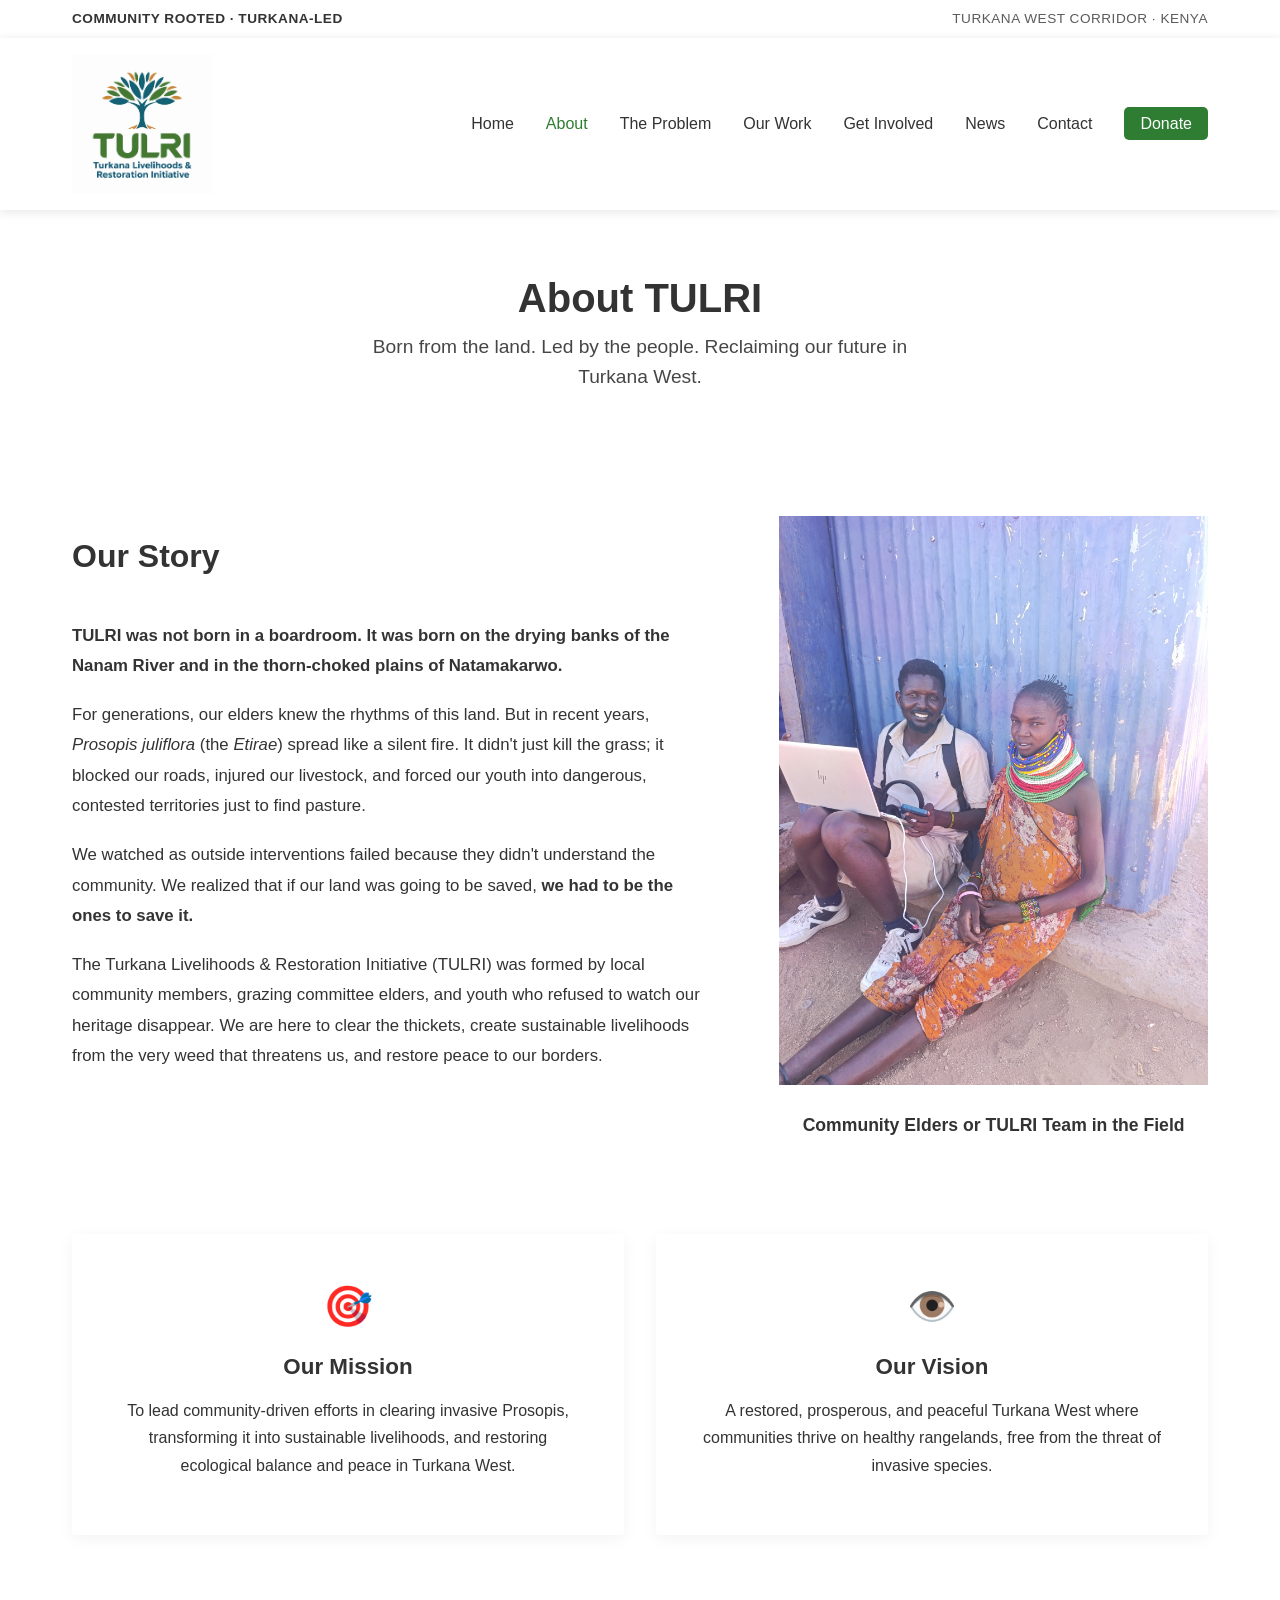
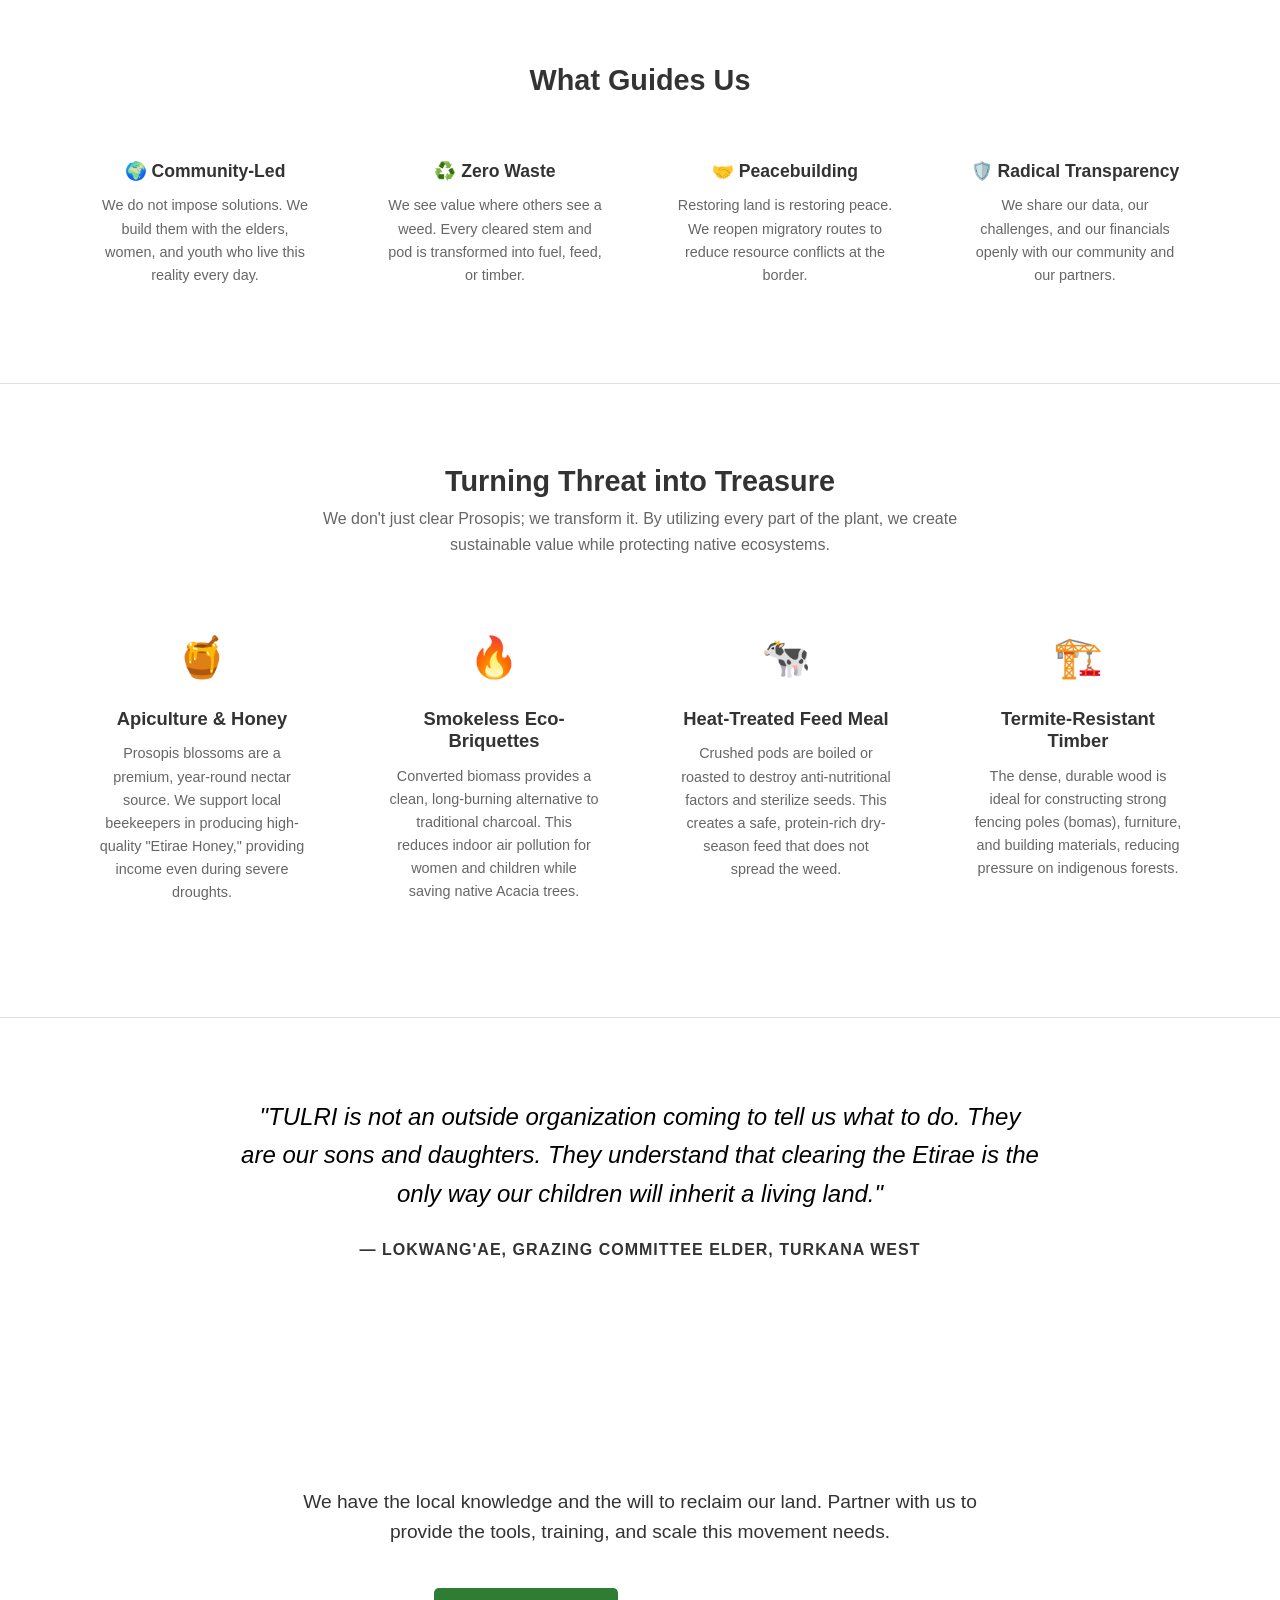
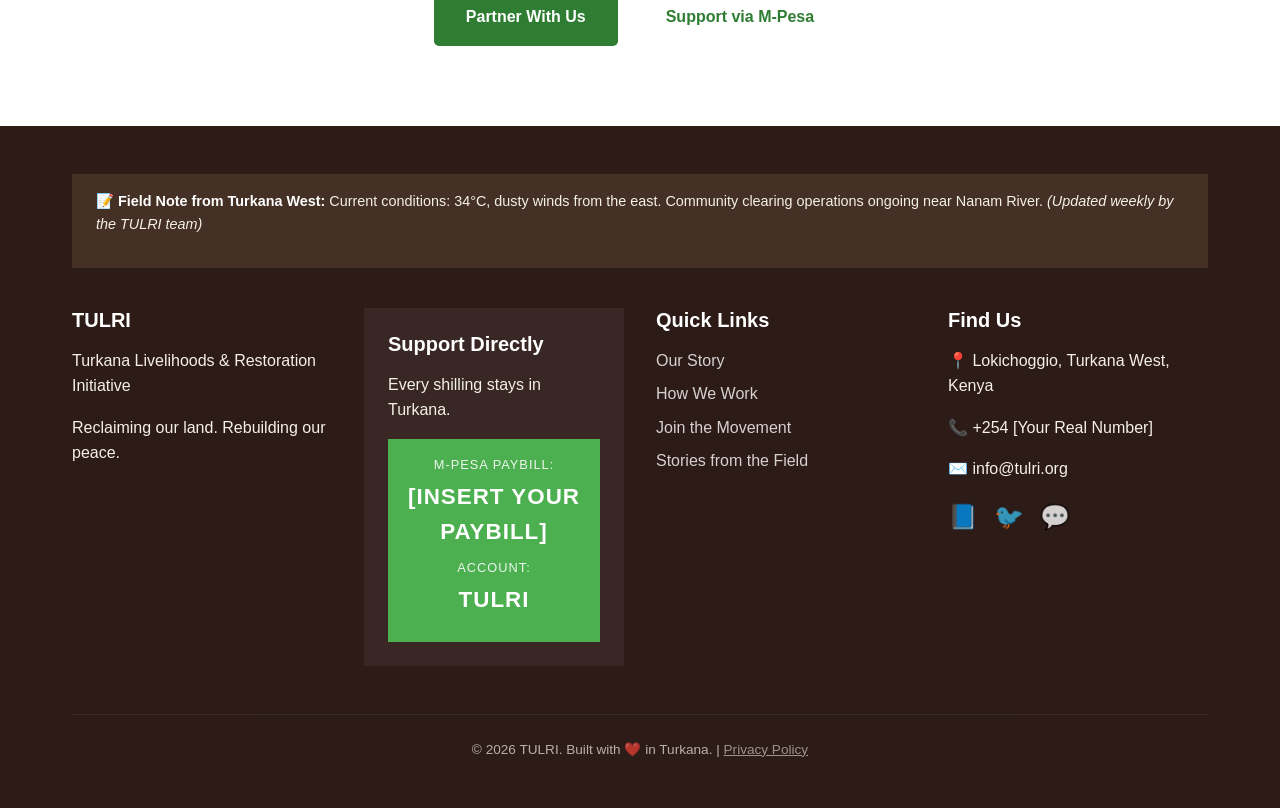
==== commit be402a48: "Complete De-AI transformation: authentic copy, local details, and human-centered design across all p" ====
--- a/about.html
+++ b/about.html
@@ -51,132 +51,108 @@
         </div>
     </header>
 
-    <!-- SIMPLE HERO -->
-    <section class="page-hero">
+    <!-- HERO SECTION -->
+    <section class="page-hero about-hero">
         <div class="container">
             <h1>About TULRI</h1>
-            <p>Restoring Land, Securing Livelihoods, and Rebuilding Peace in Turkana West.</p>
-        </div>
-    </section>
-
-    <!-- ZONE 1: WHO WE ARE (Story + Mission/Vision) -->
-    <section class="section about-zone">
-        <div class="container about-split">
-            
-            <!-- Left: Our Story -->
-            <div class="about-story">
-                <h2 class="zone-title">Our Story</h2>
-                <p>The Turkana Livelihoods & Restoration Initiative (TULRI) was born out of an urgent reality: the unchecked invasion of <em>Prosopis juliflora</em> (Etirae) is choking our rivers, blocking our roads, and threatening our way of life.</p>
-                <p>What started as grassroots clearing efforts along the Tarach River and the fertile plains of Natamakarwo has grown into a comprehensive restoration initiative. We realized that to truly solve this crisis, we couldn't just cut down trees—we had to create sustainable livelihoods and rebuild the peace fractured by shrinking resources.</p>
-            </div>
-            
-            <!-- Right: Mission & Vision -->
-            <div class="about-mvv">
-                <div class="mvv-block">
+            <p>Born from the land. Led by the people. Reclaiming our future in Turkana West.</p>
+        </div>
+    </section>
+
+    <!-- OUR STORY -->
+    <section class="section story-section">
+        <div class="container">
+            <div class="story-grid">
+                <div class="story-text">
+                    <h2 class="zone-title">Our Story</h2>
+                    <p class="story-lead">
+                        TULRI was not born in a boardroom. It was born on the drying banks of the Nanam River and in the thorn-choked plains of Natamakarwo.
+                    </p>
+                    <p>
+                        For generations, our elders knew the rhythms of this land. But in recent years, <em>Prosopis juliflora</em> (the <em>Etirae</em>) spread like a silent fire. It didn't just kill the grass; it blocked our roads, injured our livestock, and forced our youth into dangerous, contested territories just to find pasture.
+                    </p>
+                    <p>
+                        We watched as outside interventions failed because they didn't understand the community. We realized that if our land was going to be saved, <strong>we had to be the ones to save it.</strong>
+                    </p>
+                    <p>
+                        The Turkana Livelihoods & Restoration Initiative (TULRI) was formed by local community members, grazing committee elders, and youth who refused to watch our heritage disappear. We are here to clear the thickets, create sustainable livelihoods from the very weed that threatens us, and restore peace to our borders.
+                    </p>
+                </div>
+                <div class="story-image-placeholder">
+                    <!-- Replace this later with a real photo of your team or community elders -->
+                    <div class="placeholder-box">
+                        <span><br><img src="images/our-story.jpg"><br>Community Elders or TULRI Team in the Field</span>
+                    </div>
+                </div>
+            </div>
+        </div>
+    </section>
+
+    <!-- MISSION & VISION -->
+    <section class="section mission-vision-section">
+        <div class="container">
+            <div class="mv-grid">
+                <div class="mv-card">
+                    <div class="mv-icon">🎯</div>
                     <h3>Our Mission</h3>
-                    <p>To empower communities to reclaim degraded lands from Prosopis invasion through participatory restoration, sustainable livelihoods, and cross-border environmental peacebuilding.</p>
-                </div>
-                <div class="mvv-block">
+                    <p>To lead community-driven efforts in clearing invasive Prosopis, transforming it into sustainable livelihoods, and restoring ecological balance and peace in Turkana West.</p>
+                </div>
+                <div class="mv-card">
+                    <div class="mv-icon">👁️</div>
                     <h3>Our Vision</h3>
-                    <p>A resilient, peaceful, and ecologically restored Turkana where shared natural resources foster cross-border cohesion rather than conflict.</p>
-                </div>
-            </div>
-
-        </div>
-    </section>
-
-    <!-- ZONE 2: OUR CORE VALUES (Clean Horizontal Row) -->
-    <section class="section values-zone">
-        <div class="container">
-            <h2 class="zone-title center-title">Our Core Values</h2>
-            <div class="values-flex">
-                <div class="value-pill">
-                    <strong>Community Ownership</strong>
-                    <span>Led by local people.</span>
-                </div>
-                <div class="value-pill">
-                    <strong>Ecological Justice</strong>
-                    <span>Restoring nature's balance.</span>
-                </div>
-                <div class="value-pill">
-                    <strong>Eco-Peacebuilding</strong>
-                    <span>Uniting communities.</span>
-                </div>
-                <div class="value-pill">
-                    <strong>Resilience</strong>
-                    <span>Adapting to climate change.</span>
-                </div>
-                <div class="value-pill">
-                    <strong>Inclusion</strong>
-                    <span>Women and youth first.</span>
-                </div>
-            </div>
-        </div>
-    </section>
-
-    <!-- ZONE 3: OUR 4 FOCUS AREAS (Minimalist Grid) -->
-    <section class="section focus-zone">
-        <div class="container">
-            <h2 class="zone-title center-title">Where We Work</h2>
-            <p class="zone-subtitle">We target Prosopis clearing in four critical zones that directly impact community survival and safety.</p>
-            
-            <div class="focus-minimal-grid">
-                <div class="focus-minimal-card">
-                    <div class="focus-icon-large">🐄</div>
-                    <h3>Grazing Lands</h3>
-                    <p>Restoring native grasslands like Natamakarwo to secure pasture and prevent cross-border resource conflicts.</p>
-                </div>
-                
-                <div class="focus-minimal-card">
-                    <div class="focus-icon-large">💧</div>
-                    <h3>Water Points</h3>
-                    <p>Clearing access to the Tarach River and wells, reducing the time burden on women and children.</p>
-                </div>
-                
-                <div class="focus-minimal-card">
-                    <div class="focus-icon-large">🛣️</div>
-                    <h3>Roads & Highways</h3>
-                    <p>Removing dangerous thickets that block visibility, cause accidents, and hide criminals.</p>
-                </div>
-                
-                <div class="focus-minimal-card">
-                    <div class="focus-icon-large">🌾</div>
-                    <h3>Farms & Croplands</h3>
-                    <p>Protecting agro-pastoralist farms from invasion to safeguard local food security.</p>
-                </div>
-            </div>
-        </div>
-    </section>
-
-        <!-- ZONE 3.5: TURNING THREAT INTO TREASURE (New Benefits Section) -->
+                    <p>A restored, prosperous, and peaceful Turkana West where communities thrive on healthy rangelands, free from the threat of invasive species.</p>
+                </div>
+            </div>
+        </div>
+    </section>
+
+    <!-- CORE VALUES -->
+    <section class="section values-section">
+        <div class="container">
+            <h2 class="zone-title center-title">What Guides Us</h2>
+            <div class="values-grid">
+                <div class="value-pill">
+                    <h4>🌍 Community-Led</h4>
+                    <p>We do not impose solutions. We build them with the elders, women, and youth who live this reality every day.</p>
+                </div>
+                <div class="value-pill">
+                    <h4>♻️ Zero Waste</h4>
+                    <p>We see value where others see a weed. Every cleared stem and pod is transformed into fuel, feed, or timber.</p>
+                </div>
+                <div class="value-pill">
+                    <h4>🤝 Peacebuilding</h4>
+                    <p>Restoring land is restoring peace. We reopen migratory routes to reduce resource conflicts at the border.</p>
+                </div>
+                <div class="value-pill">
+                    <h4>🛡️ Radical Transparency</h4>
+                    <p>We share our data, our challenges, and our financials openly with our community and our partners.</p>
+                </div>
+            </div>
+        </div>
+    </section>
+
+    <!-- TURNING THREAT INTO TREASURE (Benefits) -->
     <section class="section treasure-zone">
         <div class="container">
             <h2 class="zone-title center-title">Turning Threat into Treasure</h2>
             <p class="zone-subtitle">We don't just clear Prosopis; we transform it. By utilizing every part of the plant, we create sustainable value while protecting native ecosystems.</p>
             
             <div class="treasure-grid">
-                <!-- Benefit 1: Beekeeping -->
                 <div class="treasure-card">
                     <div class="treasure-icon">🍯</div>
                     <h3>Apiculture & Honey</h3>
                     <p>Prosopis blossoms are a premium, year-round nectar source. We support local beekeepers in producing high-quality "Etirae Honey," providing income even during severe droughts.</p>
                 </div>
-
-                <!-- Benefit 2: Clean Energy -->
                 <div class="treasure-card">
                     <div class="treasure-icon">🔥</div>
                     <h3>Smokeless Eco-Briquettes</h3>
                     <p>Converted biomass provides a clean, long-burning alternative to traditional charcoal. This reduces indoor air pollution for women and children while saving native Acacia trees.</p>
                 </div>
-
-                <!-- Benefit 3: Safe Livestock Feed -->
                 <div class="treasure-card">
                     <div class="treasure-icon">🐄</div>
                     <h3>Heat-Treated Feed Meal</h3>
                     <p>Crushed pods are boiled or roasted to destroy anti-nutritional factors and sterilize seeds. This creates a safe, protein-rich dry-season feed that does not spread the weed.</p>
                 </div>
-
-                <!-- Benefit 4: Sustainable Timber -->
                 <div class="treasure-card">
                     <div class="treasure-icon">🏗️</div>
                     <h3>Termite-Resistant Timber</h3>
@@ -186,64 +162,84 @@
         </div>
     </section>
 
-    <!-- ZONE 4: COMMUNITY VOICE & CTA (Unified Dark Section) -->
-    <section class="section cta-dark-zone">
-        <div class="container cta-dark-container">
-            <div class="community-quote-simple">
-                <blockquote>"We are not just clearing a weed. We are clearing the path for our children to graze their cattle safely, and for our youth to build a future instead of fighting over dry land."</blockquote>
-                <cite>— Community Elder, Turkana West</cite>
-            </div>
-            
-            <div class="cta-buttons-simple">
-                <h3>Join the Movement</h3>
-                <p>Whether you volunteer, partner, or donate, your support secures livelihoods and rebuilds peace.</p>
-                <div class="btn-group">
-                    <a href="get-involved.html" class="btn btn-primary">Get Involved</a>
-                    <a href="donate.html" class="btn btn-outline">Donate Now</a>
-                </div>
+    <!-- COMMUNITY VOICE & CTA -->
+    <section class="section quote-section">
+        <div class="container">
+            <div class="quote-box">
+                <blockquote>
+                    "TULRI is not an outside organization coming to tell us what to do. They are our sons and daughters. They understand that clearing the <em>Etirae</em> is the only way our children will inherit a living land."
+                </blockquote>
+                <cite>— Lokwang'ae, Grazing Committee Elder, Turkana West</cite>
+            </div>
+        </div>
+    </section>
+
+    <!-- FINAL CTA -->
+    <section class="section cta-final-section">
+        <div class="container cta-final-content">
+            <h2>Stand With the Community</h2>
+            <p>We have the local knowledge and the will to reclaim our land. Partner with us to provide the tools, training, and scale this movement needs.</p>
+            <div class="hero-buttons" style="justify-content: center;">
+                <a href="get-involved.html" class="btn btn-primary">Partner With Us</a>
+                <a href="donate.html" class="btn btn-outline-light">Support via M-Pesa</a>
             </div>
         </div>
     </section>
 
     <!-- FOOTER -->
     <footer class="site-footer">
-        <div class="container">
-            <div class="grid grid-4">
-                <div class="footer-col">
-                    <h4>TULRI</h4>
-                    <p>Turkana Livelihoods & Restoration Initiative</p>
-                    <p class="tagline">Restoring Land, Securing Livelihoods</p>
-                </div>
-                <div class="footer-col">
-                    <h4>Quick Links</h4>
-                    <ul>
-                        <li><a href="about.html">About Us</a></li>
-                        <li><a href="work.html">Our Work</a></li>
-                        <li><a href="get-involved.html">Get Involved</a></li>
-                        <li><a href="donate.html">Donate</a></li>
-                    </ul>
-                </div>
-                <div class="footer-col">
-                    <h4>Contact</h4>
-                    <p> Turkana West, Kenya</p>
-                    <p>📞 +254 723 641 896</p>
-                    <p>️ info@tulri.org</p>
-                </div>
-                <div class="footer-col">
-                    <h4>Follow Us</h4>
-                    <div class="social-links">
-                        <a href="#" aria-label="Facebook">📘</a>
-                        <a href="#" aria-label="Twitter">🐦</a>
-                        <a href="#" aria-label="Instagram">📷</a>
-                        <a href="#" aria-label="WhatsApp">💬</a>
-                    </div>
-                </div>
-            </div>
-            <div class="footer-bottom">
-                <p>&copy; 2026 TULRI. All rights reserved. | <a href="#">Privacy Policy</a></p>
-            </div>
-        </div>
-    </footer>
+    <div class="container">
+        <!-- NEW: Human Field Note -->
+        <div class="footer-field-note">
+            <p>📝 <strong>Field Note from Turkana West:</strong> <span id="field-update">Current conditions: 34°C, dusty winds from the east. Community clearing operations ongoing near Nanam River.</span> <em>(Updated weekly by the TULRI team)</em></p>
+        </div>
+
+        <div class="grid grid-4">
+            <div class="footer-col">
+                <h4>TULRI</h4>
+                <p>Turkana Livelihoods & Restoration Initiative</p>
+                <p class="tagline">Reclaiming our land. Rebuilding our peace.</p>
+            </div>
+            
+            <!-- NEW: Prominent M-Pesa -->
+            <div class="footer-col mpesa-highlight">
+                <h4>Support Directly</h4>
+                <p>Every shilling stays in Turkana.</p>
+                <div class="mpesa-box">
+                    <span class="mpesa-label">M-Pesa Paybill:</span>
+                    <span class="mpesa-number">[INSERT YOUR PAYBILL]</span>
+                    <span class="mpesa-label">Account:</span>
+                    <span class="mpesa-number">TULRI</span>
+                </div>
+            </div>
+
+            <div class="footer-col">
+                <h4>Quick Links</h4>
+                <ul>
+                    <li><a href="about.html">Our Story</a></li>
+                    <li><a href="work.html">How We Work</a></li>
+                    <li><a href="get-involved.html">Join the Movement</a></li>
+                    <li><a href="blog.html">Stories from the Field</a></li>
+                </div>
+
+            <div class="footer-col">
+                <h4>Find Us</h4>
+                <p>📍 Lokichoggio, Turkana West, Kenya</p>
+                <p>📞 +254 [Your Real Number]</p>
+                <p>✉️ info@tulri.org</p>
+                <div class="social-links" style="margin-top: 1rem;">
+                    <a href="#" aria-label="Facebook">📘</a>
+                    <a href="#" aria-label="Twitter">🐦</a>
+                    <a href="#" aria-label="WhatsApp">💬</a>
+                </div>
+            </div>
+        </div>
+
+        <div class="footer-bottom">
+            <p>&copy; 2026 TULRI. Built with ❤️ in Turkana. | <a href="#">Privacy Policy</a></p>
+        </div>
+    </div>
+</footer>
 
     <script src="js/main.js"></script>
 </body>
--- a/css/style.css
+++ b/css/style.css
@@ -229,7 +229,7 @@
 .hero {
     position: relative;
     height: 600px;
-    background-image: url('../images/hero/homepage-banner.jpg');
+    background-image: url('../images/hero/homepage.jpg');
     background-size: cover;
     background-position: center;
     display: flex;
@@ -642,4 +642,404 @@
     color: var(--color-sand);
     opacity: 0.7;
     margin-top: var(--spacing-xs);
+}
+
+/* ===================================
+   DE-AI HOMEPAGE HERO (Batch 2)
+   =================================== */
+
+.hero-home {
+    /* IMPORTANT: Replace this URL with a REAL photo from Turkana */
+    /* Even a phone photo is better than a stock image */
+    .hero-home {
+    background-image: linear-gradient(rgba(62, 39, 35, 0.7), rgba(62, 39, 35, 0.8)), 
+                      url('../images/homepage.jpg');
+    background-size: cover;
+    background-position: center;
+    background-attachment: fixed;
+    min-height: 85vh;
+    display: flex;
+    align-items: center;
+    position: relative;
+}
+
+/* Subtle cultural pattern overlay (inspired by Turkana beadwork) */
+.hero-pattern-overlay {
+    position: absolute;
+    top: 0;
+    left: 0;
+    right: 0;
+    bottom: 0;
+    background-image: 
+        repeating-linear-gradient(45deg, 
+            transparent, 
+            transparent 10px, 
+            rgba(200, 169, 110, 0.03) 10px, 
+            rgba(200, 169, 110, 0.03) 20px);
+    pointer-events: none;
+}
+
+.hero-content {
+    position: relative;
+    z-index: 2;
+}
+
+.hero-tag {
+    display: inline-block;
+    background-color: var(--color-earth);
+    color: white;
+    padding: 0.4rem 1rem;
+    border-radius: 3px;
+    font-size: 0.8rem;
+    font-weight: 700;
+    letter-spacing: 1.5px;
+    text-transform: uppercase;
+    margin-bottom: 1.5rem;
+}
+
+.hero-home h1 {
+    color: white;
+    font-size: 3.5rem;
+    line-height: 1.2;
+    margin-bottom: 1.5rem;
+    max-width: 700px;
+    text-shadow: 2px 2px 8px rgba(0,0,0,0.3);
+}
+
+.hero-home h1 em {
+    color: var(--color-grass);
+    font-style: italic;
+}
+
+.hero-subtitle {
+    color: var(--color-sand);
+    font-size: 1.3rem;
+    line-height: 1.6;
+    margin-bottom: 2.5rem;
+    max-width: 600px;
+    font-weight: 400;
+}
+
+.hero-buttons {
+    display: flex;
+    gap: 1rem;
+    flex-wrap: wrap;
+}
+
+.btn-outline-light {
+    background: transparent;
+    border: 2px solid var(--color-sand);
+    color: var(--color-sand);
+    padding: 0.9rem 2rem;
+    border-radius: var(--border-radius);
+    text-decoration: none;
+    font-weight: 700;
+    transition: var(--transition);
+}
+
+.btn-outline-light:hover {
+    background: var(--color-sand);
+    color: var(--color-bark);
+}
+
+/* Responsive */
+@media (max-width: 768px) {
+    .hero-home {
+        min-height: 70vh;
+        background-attachment: scroll;
+    }
+    
+    .hero-home h1 {
+        font-size: 2.2rem;
+    }
+    
+    .hero-subtitle {
+        font-size: 1.1rem;
+    }
+}
+
+/* ===================================
+   DE-AI MISSION BLOCK (Batch 2)
+   =================================== */
+
+.mission-section {
+    background-color: var(--color-parchment);
+    padding: 5rem 0;
+    position: relative;
+}
+
+.mission-content {
+    max-width: 800px;
+    margin: 0 auto;
+}
+
+.mission-text {
+    background-color: white;
+    padding: 3rem;
+    border-radius: var(--border-radius);
+    box-shadow: 0 4px 20px rgba(0,0,0,0.05);
+    border-left: 5px solid var(--color-earth);
+}
+
+.mission-lead {
+    font-size: 1.3rem;
+    color: var(--color-bark);
+    line-height: 1.7;
+    margin-bottom: 1.5rem;
+    font-family: var(--font-heading);
+}
+
+.mission-text p {
+    color: var(--color-text);
+    line-height: 1.8;
+    margin-bottom: 1.2rem;
+    font-size: 1.05rem;
+}
+
+.mission-text strong {
+    color: var(--color-earth);
+    font-size: 1.15rem;
+}
+
+.mission-closer {
+    font-style: italic;
+    color: var(--color-text-light);
+    font-size: 1.1rem;
+    margin-top: 2rem;
+    padding-top: 1.5rem;
+    border-top: 1px solid var(--color-border);
+}
+
+@media (max-width: 768px) {
+    .mission-text {
+        padding: 2rem;
+    }
+    
+    .mission-lead {
+        font-size: 1.15rem;
+    }
+}
+
+/* ===================================
+   DE-AI FOCUS AREAS (Batch 2)
+   =================================== */
+
+.focus-section {
+    background-color: white;
+    padding: 5rem 0;
+}
+
+.focus-grid {
+    display: grid;
+    grid-template-columns: repeat(2, 1fr);
+    gap: 2.5rem;
+    margin-top: 3rem;
+}
+
+.focus-card {
+    background-color: var(--color-parchment);
+    padding: 2.5rem;
+    border-radius: var(--border-radius);
+    border-top: 4px solid var(--color-earth);
+    transition: var(--transition);
+    position: relative;
+    overflow: hidden;
+}
+
+.focus-card::before {
+    content: '';
+    position: absolute;
+    top: 0;
+    left: 0;
+    right: 0;
+    height: 4px;
+    background: linear-gradient(90deg, var(--color-earth), var(--color-grass));
+    transform: scaleX(0);
+    transition: transform 0.4s ease;
+}
+
+.focus-card:hover::before {
+    transform: scaleX(1);
+}
+
+.focus-card:hover {
+    transform: translateY(-5px);
+    box-shadow: 0 10px 30px rgba(0,0,0,0.1);
+}
+
+.focus-icon {
+    font-size: 3rem;
+    margin-bottom: 1rem;
+    display: inline-block;
+}
+
+.focus-card h3 {
+    color: var(--color-bark);
+    font-size: 1.4rem;
+    margin-bottom: 1rem;
+    font-family: var(--font-heading);
+}
+
+.focus-card p {
+    color: var(--color-text);
+    line-height: 1.7;
+    font-size: 1rem;
+    margin: 0;
+}
+
+.focus-card strong {
+    color: var(--color-earth);
+}
+
+@media (max-width: 768px) {
+    .focus-grid {
+        grid-template-columns: 1fr;
+        gap: 2rem;
+    }
+    
+    .focus-card {
+        padding: 2rem;
+    }
+}
+}
+
+/* ===================================
+   DE-AI HOMEPAGE FINISH LINE (Batch 3)
+   =================================== */
+
+/* Bioeconomy Section */
+.bioeconomy-section {
+    background-color: var(--color-parchment);
+    padding: 5rem 0;
+}
+
+.bio-cycle {
+    display: flex;
+    justify-content: center;
+    align-items: center;
+    gap: 1.5rem;
+    margin-top: 3rem;
+    flex-wrap: wrap;
+}
+
+.cycle-step {
+    background-color: white;
+    padding: 2rem;
+    border-radius: var(--border-radius);
+    text-align: center;
+    flex: 1;
+    min-width: 250px;
+    max-width: 300px;
+    box-shadow: 0 4px 15px rgba(0,0,0,0.05);
+    border-bottom: 4px solid var(--color-earth);
+}
+
+.step-number {
+    display: inline-flex;
+    align-items: center;
+    justify-content: center;
+    width: 45px;
+    height: 45px;
+    background-color: var(--color-earth);
+    color: white;
+    font-weight: 800;
+    font-size: 1.3rem;
+    border-radius: 50%;
+    margin-bottom: 1rem;
+}
+
+.cycle-step h3 {
+    color: var(--color-bark);
+    font-size: 1.3rem;
+    margin-bottom: 0.75rem;
+    font-family: var(--font-heading);
+}
+
+.cycle-step p {
+    color: var(--color-text);
+    font-size: 0.95rem;
+    line-height: 1.6;
+    margin: 0;
+}
+
+.cycle-arrow {
+    font-size: 2rem;
+    color: var(--color-earth);
+    font-weight: bold;
+}
+
+/* Community Quote Section */
+.quote-section {
+    background-color: var(--color-bark);
+    padding: 5rem 0;
+    text-align: center;
+}
+
+.quote-box {
+    max-width: 800px;
+    margin: 0 auto;
+}
+
+.quote-box blockquote {
+    font-family: var(--font-heading);
+    font-style: italic;
+    font-size: 1.5rem;
+    color: black;
+    line-height: 1.6;
+    margin-bottom: 1.5rem;
+}
+
+.quote-box blockquote em {
+    color: var(--color-grass);
+}
+
+.quote-box cite {
+    color: var(--color-sand);
+    font-style: normal;
+    font-size: 1rem;
+    font-weight: 700;
+    letter-spacing: 1px;
+    text-transform: uppercase;
+}
+
+/* Final CTA Section */
+.cta-final-section {
+    background-color: var(--color-earth);
+    padding: 5rem 0;
+    text-align: center;
+}
+
+.cta-final-content h2 {
+    color: white;
+    font-size: 2.5rem;
+    margin-bottom: 1rem;
+    font-family: var(--font-heading);
+}
+
+.cta-final-content p {
+    color: var(--color-sand);
+    font-size: 1.2rem;
+    max-width: 700px;
+    margin: 0 auto 2.5rem auto;
+    line-height: 1.6;
+}
+
+/* Responsive */
+@media (max-width: 768px) {
+    .bio-cycle {
+        flex-direction: column;
+    }
+    
+    .cycle-arrow {
+        transform: rotate(90deg);
+        margin: 0.5rem 0;
+    }
+    
+    .quote-box blockquote {
+        font-size: 1.2rem;
+    }
+    
+    .cta-final-content h2 {
+        font-size: 1.8rem;
+    }
 }
--- a/css/components.css
+++ b/css/components.css
@@ -1905,4 +1905,1294 @@
     .targeting-zone {
         padding: 3rem 0;
     }
+}
+
+/* ===================================
+   DE-AI GLOBAL UPGRADES (Batch 1)
+   =================================== */
+
+/* 1. Warmer Identity Bar */
+.identity-bar {
+    background-color: var(--color-bark);
+    color: var(--color-sand);
+    font-size: 0.85rem;
+    padding: 0.5rem 0;
+    letter-spacing: 0.5px;
+}
+
+/* 2. Organic Navigation Hover */
+.main-nav a:not(.btn-donate) {
+    position: relative;
+    transition: color 0.3s ease;
+}
+.main-nav a:not(.btn-donate)::after {
+    content: '';
+    position: absolute;
+    width: 0;
+    height: 2px;
+    bottom: -4px;
+    left: 0;
+    background-color: var(--color-earth);
+    transition: width 0.3s ease;
+}
+.main-nav a:not(.btn-donate):hover::after {
+    width: 100%;
+}
+
+/* 3. Mobile Menu Welcome Message */
+.mobile-welcome {
+    padding: 1.5rem 2rem 0.5rem 2rem;
+    border-bottom: 1px solid rgba(245, 240, 232, 0.1);
+    margin-bottom: 1rem;
+}
+.mobile-welcome p {
+    color: var(--color-grass) !important;
+    font-family: var(--font-heading);
+    font-style: italic;
+    font-size: 1.1rem;
+    margin: 0;
+}
+
+/* 4. Human Footer Upgrades */
+.site-footer {
+    background-color: #2D1B18; /* Even darker than bark for grounding */
+    color: #F5F0E8;
+    padding-top: 3rem;
+}
+
+.footer-field-note {
+    background-color: rgba(200, 169, 110, 0.15); /* Subtle gold tint */
+    border-left: 3px solid var(--color-grass);
+    padding: 1rem 1.5rem;
+    margin-bottom: 2.5rem;
+    border-radius: 0 var(--border-radius) var(--border-radius) 0;
+    font-size: 0.9rem;
+    color: var(--color-sand);
+}
+
+.footer-field-note strong {
+    color: white;
+}
+
+.mpesa-highlight {
+    background-color: rgba(255, 255, 255, 0.05);
+    padding: 1.5rem;
+    border-radius: var(--border-radius);
+    border: 1px dashed var(--color-grass);
+}
+
+.mpesa-box {
+    background-color: #4CAF50; /* Safaricom Green for instant recognition */
+    color: white;
+    padding: 1rem;
+    border-radius: var(--border-radius);
+    margin-top: 0.5rem;
+    text-align: center;
+}
+
+.mpesa-label {
+    display: block;
+    font-size: 0.8rem;
+    text-transform: uppercase;
+    letter-spacing: 1px;
+    opacity: 0.9;
+}
+
+.mpesa-number {
+    display: block;
+    font-size: 1.4rem;
+    font-weight: 800;
+    margin: 0.2rem 0 0.5rem 0;
+    letter-spacing: 1px;
+}
+
+.footer-bottom {
+    border-top: 1px solid rgba(255,255,255,0.1);
+    margin-top: 3rem;
+    padding-top: 1.5rem;
+    text-align: center;
+    font-size: 0.85rem;
+    opacity: 0.7;
+}
+
+.footer-bottom a {
+    color: var(--color-sand);
+    text-decoration: underline;
+}
+
+/* ===================================
+   DE-AI PROBLEM PAGE UPGRADES (Batch 4)
+   =================================== */
+
+/* Hero Adjustment */
+.problem-hero {
+    background-color: var(--color-bark);
+    /* Optional: Add a real photo of a Prosopis thicket here later */
+    /* background-image: linear-gradient(rgba(62, 39, 35, 0.8), rgba(62, 39, 35, 0.9)), url('../images/prosopis-thicket.jpg'); */
+    background-size: cover;
+    background-position: center;
+}
+
+/* Intro Section */
+.intro-section {
+    background-color: var(--color-parchment);
+    padding: 4rem 0;
+}
+
+.intro-text {
+    max-width: 800px;
+    margin: 0 auto;
+    text-align: center;
+}
+
+/* Impacts Grid */
+.impacts-section {
+    background-color: white;
+    padding: 4rem 0;
+}
+
+.impact-grid {
+    display: grid;
+    grid-template-columns: repeat(2, 1fr);
+    gap: 2rem;
+}
+
+.impact-card-problem {
+    background-color: var(--color-parchment);
+    padding: 2.5rem;
+    border-radius: var(--border-radius);
+    border-top: 5px solid transparent; /* Color set inline in HTML */
+    box-shadow: 0 4px 15px rgba(0,0,0,0.05);
+    transition: var(--transition);
+}
+
+.impact-card-problem:hover {
+    transform: translateY(-5px);
+    box-shadow: 0 8px 25px rgba(62, 39, 35, 0.1);
+}
+
+.impact-icon {
+    font-size: 2.5rem;
+    margin-bottom: 1rem;
+}
+
+.impact-card-problem h3 {
+    color: var(--color-bark);
+    font-size: 1.3rem;
+    margin-bottom: 1rem;
+    font-family: var(--font-heading);
+    font-weight: 700;
+}
+
+.impact-card-problem p {
+    color: var(--color-text);
+    line-height: 1.7;
+    font-size: 0.95rem;
+    margin: 0;
+}
+
+.impact-card-problem strong {
+    color: var(--color-earth);
+}
+
+/* Tipping Point Section (Urgency Banner) */
+.tipping-point-section {
+    background-color: var(--color-sand);
+    padding: 4rem 0;
+}
+
+.tipping-point-box {
+    background-color: white;
+    border-left: 6px solid var(--color-sunset); /* Urgent orange */
+    padding: 3rem;
+    border-radius: var(--border-radius);
+    text-align: center;
+    box-shadow: 0 10px 30px rgba(0,0,0,0.08);
+    max-width: 900px;
+    margin: 0 auto;
+}
+
+.tipping-point-box h2 {
+    color: var(--color-sunset);
+    font-size: 2rem;
+    margin-bottom: 1.5rem;
+    font-family: var(--font-heading);
+}
+
+.tipping-point-text {
+    font-size: 1.2rem;
+    color: var(--color-text);
+    line-height: 1.6;
+    margin-bottom: 1rem;
+    font-style: italic;
+}
+
+.tipping-point-subtext {
+    color: var(--color-text-light);
+    margin-bottom: 2rem;
+    font-size: 1rem;
+}
+
+/* Responsive Adjustments */
+@media (max-width: 992px) {
+    .impact-grid {
+        grid-template-columns: 1fr;
+    }
+    
+    .tipping-point-box {
+        padding: 2rem;
+    }
+}
+
+@media (max-width: 768px) {
+    .tipping-point-box h2 {
+        font-size: 1.5rem;
+    }
+    
+    .tipping-point-text {
+        font-size: 1rem;
+    }
+}
+
+/* ===================================
+   DE-AI "OUR WORK" PAGE UPGRADES (Batch 5)
+   =================================== */
+
+/* Hero Adjustment */
+.work-hero {
+    background-color: var(--color-earth);
+    /* Optional: Add a real photo of your team working here later */
+    /* background-image: linear-gradient(rgba(160, 82, 45, 0.8), rgba(160, 82, 45, 0.9)), url('../images/team-clearing.jpg'); */
+}
+
+/* Intro Section */
+.intro-section {
+    background-color: var(--color-parchment);
+    padding: 4rem 0;
+}
+
+.intro-text {
+    max-width: 800px;
+    margin: 0 auto;
+    text-align: center;
+}
+
+/* Pillars Section */
+.pillars-section {
+    background-color: white;
+    padding: 4rem 0;
+}
+
+.pillars-grid {
+    display: grid;
+    grid-template-columns: repeat(2, 1fr);
+    gap: 2rem;
+}
+
+.pillar-card {
+    background-color: var(--color-parchment);
+    padding: 2.5rem;
+    border-radius: var(--border-radius);
+    position: relative;
+    border: 1px solid var(--color-border);
+    transition: var(--transition);
+    display: flex;
+    flex-direction: column;
+}
+
+.pillar-card:hover {
+    transform: translateY(-5px);
+    box-shadow: 0 10px 30px rgba(62, 39, 35, 0.1);
+    border-color: var(--color-earth);
+}
+
+.pillar-number {
+    position: absolute;
+    top: 1.5rem;
+    right: 1.5rem;
+    font-family: var(--font-heading);
+    font-size: 3rem;
+    font-weight: 700;
+    color: var(--color-sand);
+    opacity: 0.5;
+}
+
+.pillar-icon {
+    font-size: 2.5rem;
+    margin-bottom: 1rem;
+}
+
+.pillar-card h3 {
+    color: var(--color-bark);
+    font-size: 1.4rem;
+    margin-bottom: 1rem;
+    font-family: var(--font-heading);
+    font-weight: 700;
+}
+
+.pillar-card p {
+    color: var(--color-text);
+    line-height: 1.7;
+    font-size: 0.95rem;
+    margin-bottom: 1.5rem;
+    flex-grow: 1;
+}
+
+.read-project-btn {
+    display: inline-block;
+    color: var(--color-earth);
+    font-weight: 700;
+    font-size: 0.95rem;
+    text-transform: uppercase;
+    letter-spacing: 0.5px;
+    text-decoration: none;
+    border-bottom: 2px solid transparent;
+    transition: var(--transition);
+    align-self: flex-start;
+}
+
+.read-project-btn:hover {
+    color: var(--color-sunset);
+    border-bottom-color: var(--color-sunset);
+}
+
+/* Bioeconomy Section (reuse from homepage) */
+.bioeconomy-section {
+    background-color: var(--color-sand);
+    padding: 4rem 0;
+}
+
+.bio-cycle {
+    display: flex;
+    justify-content: center;
+    align-items: center;
+    gap: 1.5rem;
+    margin: 3rem 0;
+    flex-wrap: wrap;
+}
+
+.cycle-step {
+    background-color: white;
+    padding: 2rem;
+    border-radius: var(--border-radius);
+    text-align: center;
+    flex: 1;
+    min-width: 250px;
+    max-width: 300px;
+    box-shadow: 0 4px 15px rgba(0,0,0,0.05);
+    border-top: 4px solid var(--color-earth);
+}
+
+.step-number {
+    display: inline-flex;
+    align-items: center;
+    justify-content: center;
+    width: 40px;
+    height: 40px;
+    background-color: var(--color-earth);
+    color: white;
+    font-weight: 700;
+    font-size: 1.2rem;
+    border-radius: 50%;
+    margin-bottom: 1rem;
+}
+
+.cycle-step h3 {
+    color: var(--color-bark);
+    font-size: 1.2rem;
+    margin-bottom: 0.5rem;
+    font-family: var(--font-heading);
+}
+
+.cycle-step p {
+    color: var(--color-text);
+    font-size: 0.9rem;
+    line-height: 1.6;
+    margin: 0;
+}
+
+.cycle-arrow {
+    font-size: 2rem;
+    color: var(--color-earth);
+    font-weight: bold;
+}
+
+.process-benefits {
+    display: flex;
+    justify-content: center;
+    flex-wrap: wrap;
+    gap: 2rem;
+    margin-top: 2rem;
+    background-color: white;
+    padding: 1.5rem;
+    border-radius: var(--border-radius);
+    max-width: 900px;
+    margin-left: auto;
+    margin-right: auto;
+}
+
+.benefit-item {
+    display: flex;
+    align-items: center;
+    gap: 0.75rem;
+    font-size: 0.95rem;
+    color: var(--color-text);
+}
+
+.check-icon {
+    display: flex;
+    align-items: center;
+    justify-content: center;
+    width: 24px;
+    height: 24px;
+    background-color: var(--color-grass);
+    color: white;
+    border-radius: 50%;
+    font-size: 0.8rem;
+    font-weight: bold;
+    flex-shrink: 0;
+}
+
+/* Final CTA Section (reuse from homepage) */
+.cta-final-section {
+    background-color: var(--color-earth);
+    padding: 5rem 0;
+    text-align: center;
+}
+
+.cta-final-content h2 {
+    color: white;
+    font-size: 2.5rem;
+    margin-bottom: 1rem;
+    font-family: var(--font-heading);
+}
+
+.cta-final-content p {
+    color: var(--color-sand);
+    font-size: 1.2rem;
+    max-width: 700px;
+    margin: 0 auto 2.5rem auto;
+    line-height: 1.6;
+}
+
+/* Responsive Adjustments */
+@media (max-width: 992px) {
+    .pillars-grid {
+        grid-template-columns: 1fr;
+    }
+    
+    .bio-cycle {
+        flex-direction: column;
+    }
+    
+    .cycle-arrow {
+        transform: rotate(90deg);
+        margin: 0.5rem 0;
+    }
+    
+    .process-benefits {
+        flex-direction: column;
+        align-items: flex-start;
+        gap: 1rem;
+    }
+}
+
+@media (max-width: 768px) {
+    .cta-final-content h2 {
+        font-size: 1.8rem;
+    }
+}
+
+/* ===================================
+   DE-AI ABOUT PAGE UPGRADES (Batch 6)
+   =================================== */
+
+/* Hero Adjustment */
+.about-hero {
+    background-color: var(--color-bark);
+}
+
+/* Story Section */
+.story-section {
+    background-color: white;
+    padding: 5rem 0;
+}
+
+.story-grid {
+    display: grid;
+    grid-template-columns: 1.2fr 0.8fr;
+    gap: 4rem;
+    align-items: center;
+}
+
+.story-lead {
+    font-size: 1.25rem;
+    color: var(--color-bark);
+    line-height: 1.7;
+    margin-bottom: 1.5rem;
+    font-family: var(--font-heading);
+    font-weight: 600;
+}
+
+.story-text p {
+    color: var(--color-text);
+    line-height: 1.8;
+    margin-bottom: 1.2rem;
+    font-size: 1.05rem;
+}
+
+.story-text strong {
+    color: var(--color-earth);
+}
+
+.story-image-placeholder {
+    width: 100%;
+}
+
+.placeholder-box {
+    background-color: var(--color-sand);
+    border: 2px dashed var(--color-earth);
+    border-radius: var(--border-radius);
+    height: 400px;
+    display: flex;
+    align-items: center;
+    justify-content: center;
+    text-align: center;
+    color: var(--color-bark);
+    font-weight: 600;
+    font-size: 1.1rem;
+    line-height: 1.5;
+}
+
+/* Mission & Vision */
+.mission-vision-section {
+    background-color: var(--color-parchment);
+    padding: 4rem 0;
+}
+
+.mv-grid {
+    display: grid;
+    grid-template-columns: repeat(2, 1fr);
+    gap: 2rem;
+}
+
+.mv-card {
+    background-color: white;
+    padding: 2.5rem;
+    border-radius: var(--border-radius);
+    text-align: center;
+    box-shadow: 0 4px 15px rgba(0,0,0,0.05);
+    border-top: 4px solid var(--color-earth);
+}
+
+.mv-icon {
+    font-size: 2.5rem;
+    margin-bottom: 1rem;
+}
+
+.mv-card h3 {
+    color: var(--color-bark);
+    font-size: 1.4rem;
+    margin-bottom: 1rem;
+    font-family: var(--font-heading);
+}
+
+.mv-card p {
+    color: var(--color-text);
+    line-height: 1.7;
+    font-size: 1rem;
+}
+
+/* Core Values */
+.values-section {
+    background-color: white;
+    padding: 4rem 0;
+}
+
+.values-grid {
+    display: grid;
+    grid-template-columns: repeat(4, 1fr);
+    gap: 1.5rem;
+    margin-top: 2rem;
+}
+
+.value-pill {
+    background-color: var(--color-parchment);
+    padding: 2rem 1.5rem;
+    border-radius: var(--border-radius);
+    text-align: center;
+    transition: var(--transition);
+}
+
+.value-pill:hover {
+    transform: translateY(-5px);
+    background-color: var(--color-sand);
+}
+
+.value-pill h4 {
+    color: var(--color-bark);
+    font-size: 1.1rem;
+    margin-bottom: 0.75rem;
+    font-family: var(--font-heading);
+}
+
+.value-pill p {
+    color: var(--color-text-light);
+    font-size: 0.9rem;
+    line-height: 1.6;
+    margin: 0;
+}
+
+/* Treasure Zone (Reuse/Refine) */
+.treasure-zone {
+    background-color: var(--color-parchment);
+    padding: 5rem 0;
+    border-top: 1px solid var(--color-border);
+    border-bottom: 1px solid var(--color-border);
+}
+
+.treasure-grid {
+    display: grid;
+    grid-template-columns: repeat(4, 1fr);
+    gap: 2rem;
+    margin-top: 2rem;
+}
+
+.treasure-card {
+    text-align: center;
+    padding: 2rem 1.5rem;
+    background-color: white;
+    border-radius: var(--border-radius);
+    transition: var(--transition);
+    border: 1px solid transparent;
+}
+
+.treasure-card:hover {
+    transform: translateY(-5px);
+    border-color: var(--color-earth);
+    box-shadow: 0 8px 20px rgba(62, 39, 35, 0.08);
+}
+
+.treasure-icon {
+    font-size: 2.5rem;
+    margin-bottom: 1rem;
+    display: inline-block;
+    background-color: var(--color-sand);
+    width: 70px;
+    height: 70px;
+    line-height: 70px;
+    border-radius: 50%;
+}
+
+.treasure-card h3 {
+    color: var(--color-bark);
+    font-size: 1.15rem;
+    margin-bottom: 0.75rem;
+    font-family: var(--font-heading);
+}
+
+.treasure-card p {
+    color: var(--color-text-light);
+    font-size: 0.9rem;
+    line-height: 1.6;
+    margin: 0;
+}
+
+/* Responsive Adjustments */
+@media (max-width: 992px) {
+    .story-grid {
+        grid-template-columns: 1fr;
+        gap: 2rem;
+    }
+    
+    .mv-grid {
+        grid-template-columns: 1fr;
+    }
+    
+    .values-grid, .treasure-grid {
+        grid-template-columns: repeat(2, 1fr);
+    }
+}
+
+@media (max-width: 576px) {
+    .values-grid, .treasure-grid {
+        grid-template-columns: 1fr;
+    }
+    
+    .placeholder-box {
+        height: 250px;
+    }
+}
+
+/* ===================================
+   DE-AI GET INVOLVED & DONATE (Batch 7)
+   =================================== */
+
+/* Hero Adjustments */
+.involved-hero {
+    background-color: var(--color-earth);
+}
+
+.donate-hero {
+    background-color: var(--color-sunset);
+}
+
+/* Ways to Help Section */
+.ways-section {
+    background-color: white;
+    padding: 5rem 0;
+}
+
+.ways-grid {
+    display: grid;
+    grid-template-columns: repeat(3, 1fr);
+    gap: 2rem;
+    margin-top: 3rem;
+}
+
+.way-card {
+    background-color: var(--color-parchment);
+    padding: 2.5rem;
+    border-radius: var(--border-radius);
+    text-align: center;
+    transition: var(--transition);
+    border: 2px solid transparent;
+}
+
+.way-card:hover {
+    transform: translateY(-5px);
+    border-color: var(--color-earth);
+    box-shadow: 0 10px 30px rgba(0,0,0,0.08);
+}
+
+.way-icon {
+    font-size: 3rem;
+    margin-bottom: 1rem;
+}
+
+.way-card h3 {
+    color: var(--color-bark);
+    font-size: 1.3rem;
+    margin-bottom: 1rem;
+    font-family: var(--font-heading);
+}
+
+.way-card p {
+    color: var(--color-text);
+    line-height: 1.7;
+    font-size: 0.95rem;
+    margin-bottom: 1.5rem;
+}
+
+.btn-text {
+    display: inline-block;
+    color: var(--color-earth);
+    font-weight: 700;
+    font-size: 0.95rem;
+    text-decoration: none;
+    border-bottom: 2px solid var(--color-earth);
+    padding-bottom: 2px;
+    transition: var(--transition);
+}
+
+.btn-text:hover {
+    color: var(--color-sunset);
+    border-bottom-color: var(--color-sunset);
+}
+
+/* Community Roles Section */
+.roles-section {
+    background-color: var(--color-parchment);
+    padding: 5rem 0;
+}
+
+.roles-grid {
+    display: grid;
+    grid-template-columns: repeat(2, 1fr);
+    gap: 2rem;
+    margin-top: 3rem;
+}
+
+.role-card {
+    background-color: white;
+    padding: 2rem;
+    border-radius: var(--border-radius);
+    border-left: 4px solid var(--color-earth);
+    transition: var(--transition);
+}
+
+.role-card:hover {
+    transform: translateX(5px);
+    box-shadow: 0 4px 15px rgba(0,0,0,0.08);
+}
+
+.role-card h4 {
+    color: var(--color-bark);
+    font-size: 1.2rem;
+    margin-bottom: 0.75rem;
+    font-family: var(--font-heading);
+}
+
+.role-card p {
+    color: var(--color-text);
+    line-height: 1.7;
+    font-size: 0.95rem;
+    margin: 0;
+}
+
+/* Impact Tiers Section */
+.impact-tiers-section {
+    background-color: white;
+    padding: 5rem 0;
+}
+
+.tiers-grid {
+    display: grid;
+    grid-template-columns: repeat(3, 1fr);
+    gap: 2rem;
+    margin-top: 3rem;
+}
+
+.tier-card {
+    background-color: var(--color-parchment);
+    padding: 2.5rem;
+    border-radius: var(--border-radius);
+    text-align: center;
+    border-top: 4px solid var(--color-earth);
+    transition: var(--transition);
+}
+
+.tier-card.featured {
+    background-color: var(--color-earth);
+    color: white;
+    transform: scale(1.05);
+    box-shadow: 0 10px 40px rgba(160, 82, 45, 0.3);
+}
+
+.tier-card:hover {
+    transform: translateY(-5px);
+    box-shadow: 0 10px 30px rgba(0,0,0,0.1);
+}
+
+.tier-card.featured:hover {
+    transform: scale(1.05) translateY(-5px);
+}
+
+.tier-amount {
+    font-size: 2rem;
+    font-weight: 800;
+    color: var(--color-earth);
+    margin-bottom: 1rem;
+    font-family: var(--font-heading);
+}
+
+.tier-card.featured .tier-amount {
+    color: var(--color-sand);
+}
+
+.tier-card h3 {
+    color: var(--color-bark);
+    font-size: 1.3rem;
+    margin-bottom: 1rem;
+    font-family: var(--font-heading);
+}
+
+.tier-card.featured h3 {
+    color: white;
+}
+
+.tier-card p {
+    color: var(--color-text);
+    line-height: 1.7;
+    font-size: 0.95rem;
+    margin: 0;
+}
+
+.tier-card.featured p {
+    color: var(--color-sand);
+}
+
+/* Payment Section */
+.payment-section {
+    background-color: var(--color-parchment);
+    padding: 5rem 0;
+}
+
+.payment-grid {
+    display: grid;
+    grid-template-columns: repeat(2, 1fr);
+    gap: 2.5rem;
+    margin-top: 2rem;
+}
+
+.payment-card {
+    background-color: white;
+    padding: 2.5rem;
+    border-radius: var(--border-radius);
+    box-shadow: 0 4px 15px rgba(0,0,0,0.05);
+}
+
+.payment-header {
+    display: flex;
+    align-items: center;
+    gap: 1rem;
+    margin-bottom: 1rem;
+}
+
+.payment-icon {
+    font-size: 2.5rem;
+}
+
+.payment-card h3 {
+    color: var(--color-bark);
+    font-size: 1.4rem;
+    margin: 0;
+    font-family: var(--font-heading);
+}
+
+.payment-desc {
+    color: var(--color-text-light);
+    font-size: 0.95rem;
+    margin-bottom: 1.5rem;
+}
+
+/* M-Pesa Card (Special Styling) */
+.mpesa-card {
+    border: 3px solid #4CAF50;
+    background: linear-gradient(135deg, white 0%, #f9fff9 100%);
+}
+
+.mpesa-instructions {
+    background-color: #f5f5f5;
+    padding: 1.5rem;
+    border-radius: var(--border-radius);
+    margin-top: 1rem;
+}
+
+.mpesa-instructions ol {
+    margin: 0;
+    padding-left: 1.5rem;
+    color: var(--color-text);
+    line-height: 1.8;
+}
+
+.mpesa-instructions li {
+    margin-bottom: 0.5rem;
+}
+
+.mpesa-instructions .highlight {
+    background-color: #4CAF50;
+    color: white;
+    padding: 0.2rem 0.6rem;
+    border-radius: 3px;
+    font-weight: 700;
+}
+
+/* Bank Card */
+.bank-card {
+    border: 1px solid var(--color-border);
+}
+
+.bank-details {
+    background-color: var(--color-parchment);
+    padding: 1.5rem;
+    border-radius: var(--border-radius);
+    margin-top: 1rem;
+}
+
+.bank-details p {
+    margin: 0.5rem 0;
+    color: var(--color-text);
+    font-size: 0.95rem;
+}
+
+.bank-details strong {
+    color: var(--color-bark);
+}
+
+.bank-note {
+    font-size: 0.85rem;
+    color: var(--color-text-light);
+    margin-top: 1rem;
+    font-style: italic;
+}
+
+/* Responsive Adjustments */
+@media (max-width: 992px) {
+    .ways-grid, .tiers-grid {
+        grid-template-columns: 1fr;
+    }
+    
+    .roles-grid, .payment-grid {
+        grid-template-columns: 1fr;
+    }
+    
+    .tier-card.featured {
+        transform: scale(1);
+    }
+    
+    .tier-card.featured:hover {
+        transform: translateY(-5px);
+    }
+}
+
+@media (max-width: 768px) {
+    .ways-section, .roles-section, .impact-tiers-section, .payment-section {
+        padding: 3rem 0;
+    }
+    
+    .payment-card {
+        padding: 2rem;
+    }
+}
+
+/* ===================================
+   DE-AI CONTACT & BLOG PAGES (Batch 8 - FINAL)
+   =================================== */
+
+/* Hero Adjustments */
+.contact-hero { background-color: var(--color-water); }
+.blog-hero { background-color: var(--color-grass); }
+
+/* Contact Section */
+.contact-section {
+    background-color: var(--color-parchment);
+    padding: 5rem 0;
+}
+
+.contact-grid {
+    display: grid;
+    grid-template-columns: 1fr 1fr;
+    gap: 4rem;
+}
+
+.info-card {
+    display: flex;
+    gap: 1.5rem;
+    margin-bottom: 2rem;
+    align-items: flex-start;
+}
+
+.info-icon {
+    font-size: 1.8rem;
+    flex-shrink: 0;
+}
+
+.info-card h4 {
+    color: var(--color-bark);
+    font-size: 1.1rem;
+    margin-bottom: 0.3rem;
+    font-family: var(--font-heading);
+}
+
+.info-card p {
+    color: var(--color-text);
+    font-size: 0.95rem;
+    line-height: 1.6;
+    margin: 0;
+}
+
+.info-card em {
+    color: var(--color-earth);
+    font-size: 0.85rem;
+}
+
+/* Contact Form */
+.contact-form-wrapper {
+    background-color: white;
+    padding: 2.5rem;
+    border-radius: var(--border-radius);
+    box-shadow: 0 10px 30px rgba(0,0,0,0.05);
+}
+
+.form-group {
+    margin-bottom: 1.5rem;
+}
+
+.form-group label {
+    display: block;
+    color: var(--color-bark);
+    font-weight: 600;
+    margin-bottom: 0.5rem;
+    font-size: 0.9rem;
+}
+
+.form-group input,
+.form-group select,
+.form-group textarea {
+    width: 100%;
+    padding: 0.8rem;
+    border: 1px solid var(--color-border);
+    border-radius: var(--border-radius);
+    font-family: var(--font-body);
+    font-size: 1rem;
+    transition: var(--transition);
+}
+
+.form-group input:focus,
+.form-group select:focus,
+.form-group textarea:focus {
+    outline: none;
+    border-color: var(--color-earth);
+    box-shadow: 0 0 0 3px rgba(160, 82, 45, 0.1);
+}
+
+/* Blog Section */
+.blog-section {
+    background-color: white;
+    padding: 5rem 0;
+}
+
+.blog-grid {
+    display: grid;
+    grid-template-columns: repeat(3, 1fr);
+    gap: 2rem;
+}
+
+.blog-card {
+    background-color: var(--color-parchment);
+    border-radius: var(--border-radius);
+    overflow: hidden;
+    transition: var(--transition);
+    border: 1px solid var(--color-border);
+    display: flex;
+    flex-direction: column;
+}
+
+.blog-card:hover {
+    transform: translateY(-5px);
+    box-shadow: 0 10px 30px rgba(0,0,0,0.08);
+}
+
+.blog-image-placeholder {
+    height: 200px;
+    background-color: var(--color-sand);
+    display: flex;
+    align-items: center;
+    justify-content: center;
+    color: var(--color-bark);
+    font-weight: 600;
+    text-align: center;
+    padding: 1rem;
+    font-size: 0.9rem;
+}
+
+.blog-content {
+    padding: 1.5rem;
+    flex-grow: 1;
+    display: flex;
+    flex-direction: column;
+}
+
+.blog-category {
+    display: inline-block;
+    background-color: var(--color-earth);
+    color: white;
+    font-size: 0.75rem;
+    font-weight: 700;
+    text-transform: uppercase;
+    padding: 0.3rem 0.6rem;
+    border-radius: 3px;
+    margin-bottom: 0.75rem;
+    width: fit-content;
+}
+
+.blog-content h3 {
+    color: var(--color-bark);
+    font-size: 1.2rem;
+    margin-bottom: 0.5rem;
+    font-family: var(--font-heading);
+    line-height: 1.4;
+}
+
+.blog-date {
+    color: var(--color-text-light);
+    font-size: 0.85rem;
+    margin-bottom: 1rem;
+}
+
+.blog-excerpt {
+    color: var(--color-text);
+    font-size: 0.95rem;
+    line-height: 1.6;
+    margin-bottom: 1.5rem;
+    flex-grow: 1;
+}
+
+.read-more {
+    color: var(--color-earth);
+    font-weight: 700;
+    text-decoration: none;
+    font-size: 0.95rem;
+    transition: var(--transition);
+}
+
+.read-more:hover {
+    color: var(--color-sunset);
+}
+
+/* Newsletter Section */
+.newsletter-section {
+    background-color: var(--color-bark);
+    padding: 4rem 0;
+}
+
+.newsletter-box {
+    background-color: rgba(255,255,255,0.05);
+    border: 1px dashed var(--color-sand);
+    padding: 3rem;
+    border-radius: var(--border-radius);
+    text-align: center;
+    max-width: 700px;
+    margin: 0 auto;
+}
+
+.newsletter-box h3 {
+    color: white;
+    font-size: 1.8rem;
+    margin-bottom: 1rem;
+    font-family: var(--font-heading);
+}
+
+.newsletter-box p {
+    color: var(--color-sand);
+    margin-bottom: 2rem;
+    line-height: 1.6;
+}
+
+.newsletter-form {
+    display: flex;
+    gap: 1rem;
+    max-width: 500px;
+    margin: 0 auto;
+}
+
+.newsletter-form input {
+    flex: 1;
+    padding: 0.9rem;
+    border: none;
+    border-radius: var(--border-radius);
+    font-size: 1rem;
+}
+
+/* Responsive Adjustments */
+@media (max-width: 992px) {
+    .contact-grid {
+        grid-template-columns: 1fr;
+        gap: 3rem;
+    }
+    
+    .blog-grid {
+        grid-template-columns: 1fr;
+    }
+}
+
+@media (max-width: 768px) {
+    .newsletter-form {
+        flex-direction: column;
+    }
+    
+    .newsletter-box {
+        padding: 2rem;
+    }
 }
